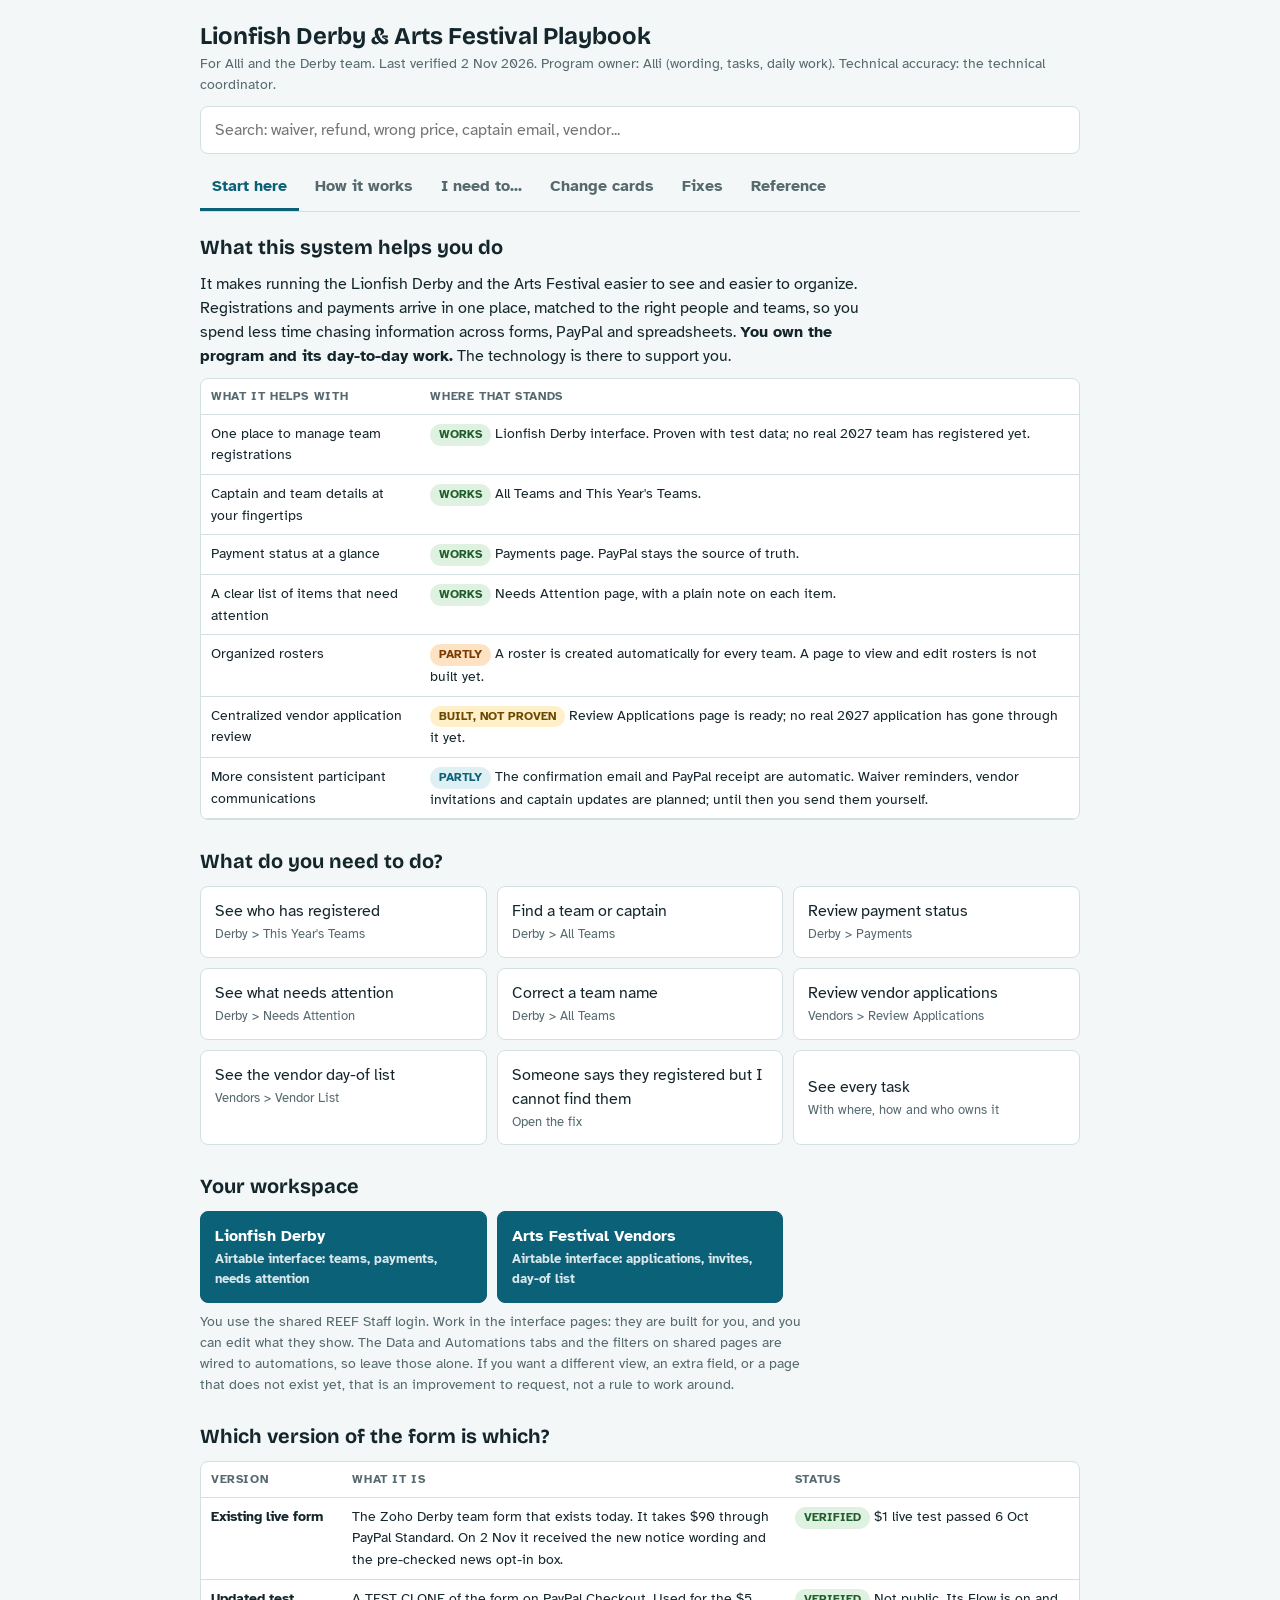
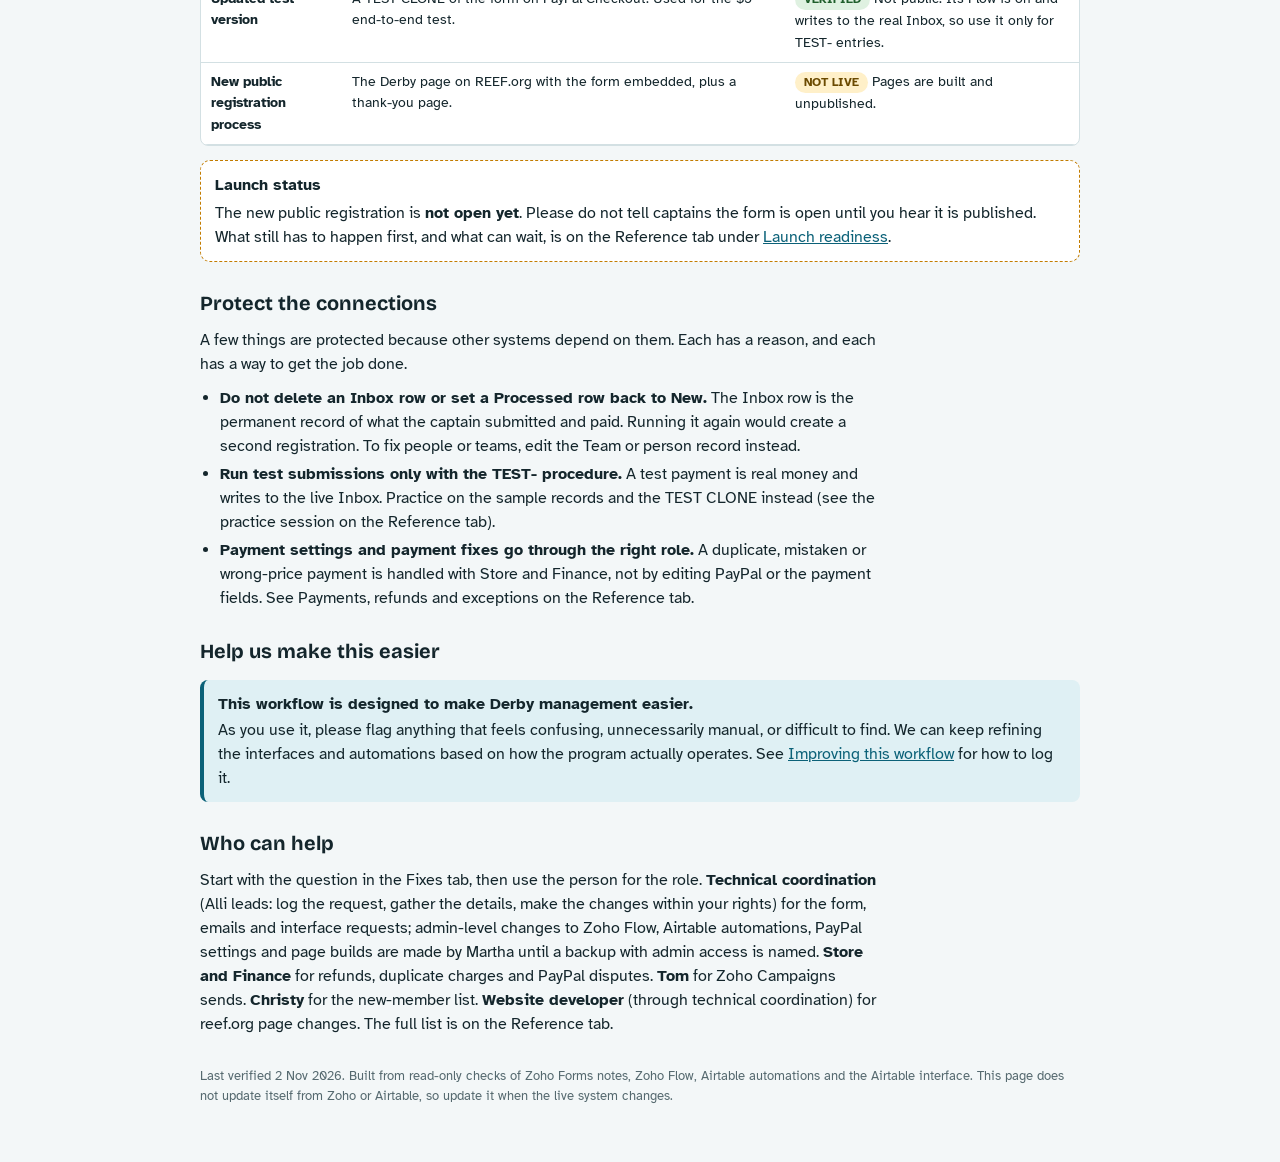
==== derby/index.html @ e63ea948 "Initial commit: CP and Derby Program Manager Playbooks (clean history) Co-Authored-By: Claude Sonnet" ====
<!doctype html><html lang="en"><head><meta charset="utf-8"><meta name="viewport" content="width=device-width,initial-scale=1">
<title>Derby Playbook</title>
<meta name="claude:viewport-fit-sides" content="cover">
<link rel="stylesheet" href="https://fonts.googleapis.com/css2?family=Atkinson+Hyperlegible:wght@400;700&family=Bricolage+Grotesque:wght@600;700&display=swap">
<style>
/* Layout: sticky header with search and six tabs; one panel at a time; every answer is a collapsible card. */
:root{
  --bg:#f3f7f8; --surface:#ffffff; --fg:#14262c; --muted:#55696f; --line:#d3e0e3;
  --accent:#0b6178; --accent-fg:#ffffff; --accent-soft:#dff0f4;
  --ok-bg:#dff1e1; --ok-fg:#1f5e2b; --warn-bg:#fff0c9; --warn-fg:#6b4a00; --bad-bg:#fbdcd2; --bad-fg:#8a2a14;
  --plan-bg:#dce9f7; --plan-fg:#1d4a7a; --chk-bg:#e9e1f2; --chk-fg:#503074; --gap-bg:#fde3c4; --gap-fg:#7a3a00;
  --font-body:'Atkinson Hyperlegible',system-ui,-apple-system,'Segoe UI',sans-serif;
  --font-head:'Bricolage Grotesque','Atkinson Hyperlegible',system-ui,sans-serif;
}
@media (prefers-color-scheme:dark){:root:not([data-theme="light"]){
  --bg:#0f1b1f; --surface:#162529; --fg:#e4eef0; --muted:#9fb3b8; --line:#2a3f45;
  --accent:#5fc3dc; --accent-fg:#06232b; --accent-soft:#1b3a43;
  --ok-bg:#1c3a22; --ok-fg:#a9e0b1; --warn-bg:#40330c; --warn-fg:#f3d98a; --bad-bg:#4a2218; --bad-fg:#f5b5a3;
  --plan-bg:#1c3350; --plan-fg:#aac9ee; --chk-bg:#33264a; --chk-fg:#cdb6ea; --gap-bg:#4a2f10; --gap-fg:#f6c995; color-scheme:dark}}
:root[data-theme="dark"]{
  --bg:#0f1b1f; --surface:#162529; --fg:#e4eef0; --muted:#9fb3b8; --line:#2a3f45;
  --accent:#5fc3dc; --accent-fg:#06232b; --accent-soft:#1b3a43;
  --ok-bg:#1c3a22; --ok-fg:#a9e0b1; --warn-bg:#40330c; --warn-fg:#f3d98a; --bad-bg:#4a2218; --bad-fg:#f5b5a3;
  --plan-bg:#1c3350; --plan-fg:#aac9ee; --chk-bg:#33264a; --chk-fg:#cdb6ea; --gap-bg:#4a2f10; --gap-fg:#f6c995; color-scheme:dark}
*{box-sizing:border-box}
body{background:var(--bg);color:var(--fg);font-family:var(--font-body);font-size:16px;line-height:1.5;
  padding-left:max(16px,env(safe-area-inset-left,0px));padding-right:max(16px,env(safe-area-inset-right,0px));padding-block:0 48px}
a{color:var(--accent)}
.wrap{max-width:880px;margin:0 auto}
header{position:sticky;top:env(safe-area-inset-top,0px);background:var(--bg);z-index:5;padding:14px 0 0;border-bottom:1px solid var(--line)}
body::before{content:"";position:fixed;inset:0 0 auto;height:env(safe-area-inset-top,0px);background:var(--bg);z-index:10}
h1{font-family:var(--font-head);font-size:1.5rem;line-height:1.2;margin:0;text-wrap:balance}
.sub{color:var(--muted);font-size:.9rem;margin:2px 0 10px}
.search{width:100%;padding:11px 14px;border:1.5px solid var(--line);border-radius:8px;background:var(--surface);color:var(--fg);font:inherit}
.search:focus,.tab:focus-visible,summary:focus-visible,.btn:focus-visible,a:focus-visible,.chip:focus-visible{outline:3px solid var(--accent);outline-offset:2px}
nav{display:flex;gap:4px;overflow-x:auto;margin-top:10px;padding-bottom:0}
.tab{border:0;background:none;color:var(--muted);font:inherit;font-weight:700;padding:10px 12px;border-bottom:3px solid transparent;cursor:pointer;white-space:nowrap}
.tab[aria-selected="true"]{color:var(--accent);border-bottom-color:var(--accent)}
main{padding-top:20px}
.panel[hidden]{display:none!important}
h2{font-family:var(--font-head);font-size:1.25rem;margin:26px 0 10px;text-wrap:balance}
h2:first-child{margin-top:0}
h3{font-family:var(--font-head);font-size:1.05rem;margin:18px 0 8px}
p{margin:0 0 10px;max-width:68ch}
.banner{background:var(--warn-bg);color:var(--warn-fg);border-radius:8px;padding:12px 14px;margin-bottom:18px}
.banner b{display:block;margin-bottom:2px}
.callout{background:var(--accent-soft);border-left:4px solid var(--accent);border-radius:8px;padding:12px 14px;margin:14px 0}
.callout b{display:block;margin-bottom:2px}
.statusnote{border:1.5px dashed #c27c00;border-radius:10px;padding:12px 14px;margin:14px 0;background:var(--surface)}
.statusnote b{display:block;margin-bottom:4px}
.grid{display:grid;grid-template-columns:repeat(auto-fill,minmax(250px,1fr));gap:10px}
.btn{display:block;text-align:left;border:1.5px solid var(--line);background:var(--surface);color:var(--fg);padding:12px 14px;border-radius:8px;font:inherit;cursor:pointer;text-decoration:none;min-width:0}
.btn:hover{border-color:var(--accent)}
.btn small{display:block;color:var(--muted);font-size:.82rem;margin-top:2px}
.btn.primary{background:var(--accent);color:var(--accent-fg);border-color:var(--accent);font-weight:700}
.flow{display:flex;gap:8px;align-items:stretch;flex-wrap:wrap;margin:6px 0 4px}
.step{flex:1 1 150px;min-width:0;border:2px solid var(--line);border-radius:10px;padding:10px 12px;background:var(--surface)}
.step b{display:block;font-size:.95rem}.step span{font-size:.84rem;color:var(--muted)}
.step em{display:block;font-style:normal;font-size:.72rem;font-weight:700;letter-spacing:.06em;text-transform:uppercase;margin-top:6px}
.step.use{border-color:#1f78b4}.step.you{border-color:#2e8b3d;background:var(--ok-bg)}.step.back{border-style:dashed}
.step.man{border-color:var(--accent)}.step.soon{border-style:dashed;border-color:#c27c00}
.arrow{align-self:center;color:var(--muted);font-weight:700}
.later{margin-top:6px;border:2px dashed #c27c00;border-radius:10px;padding:10px 12px;background:var(--surface);font-size:.9rem}
details{background:var(--surface);border:1px solid var(--line);border-radius:8px;margin-bottom:8px}
summary{cursor:pointer;padding:12px 14px;font-weight:700;list-style:none;display:flex;gap:8px;align-items:center;flex-wrap:wrap}
summary::-webkit-details-marker{display:none}
summary::before{content:"\25B8";color:var(--accent);flex:0 0 auto}
details[open]>summary::before{content:"\25BE"}
.star{color:var(--accent)}
.body{padding:0 14px 14px;border-top:1px solid var(--line)}
.row{display:grid;grid-template-columns:130px 1fr;gap:4px 12px;padding:8px 0;border-bottom:1px solid var(--line)}
.row:last-child{border-bottom:0}
.row dt{color:var(--muted);font-size:.85rem;font-weight:700;margin:0}.row dd{margin:0;min-width:0;overflow-wrap:anywhere}
@media (max-width:520px){.row{grid-template-columns:1fr}}
.pill{display:inline-block;font-size:.74rem;font-weight:700;padding:2px 9px;border-radius:99px;white-space:nowrap}
.p-ok{background:var(--ok-bg);color:var(--ok-fg)}.p-warn{background:var(--warn-bg);color:var(--warn-fg)}.p-bad{background:var(--bad-bg);color:var(--bad-fg)}
.p-plan{background:var(--plan-bg);color:var(--plan-fg)}.p-chk{background:var(--chk-bg);color:var(--chk-fg)}.p-gap{background:var(--gap-bg);color:var(--gap-fg)}
.p-man{background:var(--accent-soft);color:var(--accent)}
.filters{display:flex;gap:6px;flex-wrap:wrap;margin:0 0 12px}
.chip{border:1.5px solid var(--line);background:var(--surface);color:var(--fg);padding:6px 12px;border-radius:99px;font:inherit;font-size:.88rem;cursor:pointer}
.chip[aria-pressed="true"]{background:var(--accent);color:var(--accent-fg);border-color:var(--accent)}
.tablewrap{overflow-x:auto;border:1px solid var(--line);border-radius:8px;background:var(--surface);margin-bottom:12px}
table{border-collapse:collapse;width:100%;font-size:.9rem;min-width:520px}
th,td{text-align:left;padding:8px 10px;border-bottom:1px solid var(--line);vertical-align:top}
th{font-size:.78rem;text-transform:uppercase;letter-spacing:.05em;color:var(--muted)}
ul,ol{padding-left:20px;margin:0 0 10px}li{margin-bottom:4px;max-width:68ch}
.note{color:var(--muted);font-size:.88rem}
.empty{color:var(--muted);padding:12px 0}
.legend{display:flex;flex-wrap:wrap;gap:6px;margin:6px 0 14px}
.legend-defs{font-size:.9rem;margin:0 0 12px}.legend-defs li{margin-bottom:6px}
code,.code{font-family:ui-monospace,SFMono-Regular,Menlo,monospace;font-size:.85em;background:var(--accent-soft);padding:1px 5px;border-radius:4px}
footer{margin-top:30px;color:var(--muted);font-size:.84rem}
@media (prefers-reduced-motion:reduce){*{scroll-behavior:auto!important}}
</style></head><body>

<div class="wrap">
<header>
  <h1>Lionfish Derby &amp; Arts Festival Playbook</h1>
  <div class="sub">For Alli and the Derby team. Last verified 2 Nov 2026. Program owner: Alli (wording, tasks, daily work). Technical accuracy: the technical coordinator.</div>
  <label for="q" class="note" style="position:absolute;left:-9999px">Search the playbook</label>
  <input id="q" class="search" type="search" placeholder="Search: waiver, refund, wrong price, captain email, vendor..." autocomplete="off">
  <nav id="tabs" role="tablist" aria-label="Playbook sections"></nav>
</header>
<main>

<section class="panel" id="p-start" role="tabpanel">
  <h2>What this system helps you do</h2>
  <p>It makes running the Lionfish Derby and the Arts Festival easier to see and easier to organize. Registrations and payments arrive in one place, matched to the right people and teams, so you spend less time chasing information across forms, PayPal and spreadsheets. <b>You own the program and its day-to-day work.</b> The technology is there to support you.</p>
  <div class="tablewrap"><table><thead><tr><th>What it helps with</th><th>Where that stands</th></tr></thead><tbody>
    <tr><td>One place to manage team registrations</td><td><span class="pill p-ok">WORKS</span> Lionfish Derby interface. Proven with test data; no real 2027 team has registered yet.</td></tr>
    <tr><td>Captain and team details at your fingertips</td><td><span class="pill p-ok">WORKS</span> All Teams and This Year's Teams.</td></tr>
    <tr><td>Payment status at a glance</td><td><span class="pill p-ok">WORKS</span> Payments page. PayPal stays the source of truth.</td></tr>
    <tr><td>A clear list of items that need attention</td><td><span class="pill p-ok">WORKS</span> Needs Attention page, with a plain note on each item.</td></tr>
    <tr><td>Organized rosters</td><td><span class="pill p-gap">PARTLY</span> A roster is created automatically for every team. A page to view and edit rosters is not built yet.</td></tr>
    <tr><td>Centralized vendor application review</td><td><span class="pill p-warn">BUILT, NOT PROVEN</span> Review Applications page is ready; no real 2027 application has gone through it yet.</td></tr>
    <tr><td>More consistent participant communications</td><td><span class="pill p-man">PARTLY</span> The confirmation email and PayPal receipt are automatic. Waiver reminders, vendor invitations and captain updates are planned; until then you send them yourself.</td></tr>
  </tbody></table></div>

  <h2>What do you need to do?</h2>
  <div class="grid" id="finder"></div>

  <h2>Your workspace</h2>
  <div class="grid">
    <a class="btn primary" href="https://airtable.com/appCK2qlT3WHdhYKd/pbdPIakptsgLqXYwX/pagitrwO1JewcsGrh" target="_blank" rel="noopener">Lionfish Derby<small style="color:inherit;opacity:.85">Airtable interface: teams, payments, needs attention</small></a>
    <a class="btn primary" href="https://airtable.com/appCK2qlT3WHdhYKd/pbdcAmlLyA6AVCl4T/pagD7gfDTvGK2wSke" target="_blank" rel="noopener">Arts Festival Vendors<small style="color:inherit;opacity:.85">Airtable interface: applications, invites, day-of list</small></a>
  </div>
  <p class="note" style="margin-top:8px">You use the shared REEF Staff login. Work in the interface pages: they are built for you, and you can edit what they show. The Data and Automations tabs and the filters on shared pages are wired to automations, so leave those alone. If you want a different view, an extra field, or a page that does not exist yet, that is an improvement to request, not a rule to work around.</p>

  <h2>Which version of the form is which?</h2>
  <div class="tablewrap"><table><thead><tr><th>Version</th><th>What it is</th><th>Status</th></tr></thead><tbody>
    <tr><td><b>Existing live form</b></td><td>The Zoho Derby team form that exists today. It takes $90 through PayPal Standard. On 2 Nov it received the new notice wording and the pre-checked news opt-in box.</td><td><span class="pill p-ok">VERIFIED</span> $1 live test passed 6 Oct</td></tr>
    <tr><td><b>Updated test version</b></td><td>A TEST CLONE of the form on PayPal Checkout. Used for the $5 end-to-end test.</td><td><span class="pill p-ok">VERIFIED</span> Not public. Its Flow is on and writes to the real Inbox, so use it only for TEST- entries.</td></tr>
    <tr><td><b>New public registration process</b></td><td>The Derby page on REEF.org with the form embedded, plus a thank-you page.</td><td><span class="pill p-warn">NOT LIVE</span> Pages are built and unpublished.</td></tr>
  </tbody></table></div>
  <div class="statusnote"><b>Launch status</b>The new public registration is <b style="display:inline">not open yet</b>. Please do not tell captains the form is open until you hear it is published. What still has to happen first, and what can wait, is on the Reference tab under <a href="#ref" data-go="ref">Launch readiness</a>.</div>

  <h2>Protect the connections</h2>
  <p>A few things are protected because other systems depend on them. Each has a reason, and each has a way to get the job done.</p>
  <ul>
    <li><b>Do not delete an Inbox row or set a Processed row back to New.</b> The Inbox row is the permanent record of what the captain submitted and paid. Running it again would create a second registration. To fix people or teams, edit the Team or person record instead.</li>
    <li><b>Run test submissions only with the TEST- procedure.</b> A test payment is real money and writes to the live Inbox. Practice on the sample records and the TEST CLONE instead (see the practice session on the Reference tab).</li>
    <li><b>Payment settings and payment fixes go through the right role.</b> A duplicate, mistaken or wrong-price payment is handled with Store and Finance, not by editing PayPal or the payment fields. See Payments, refunds and exceptions on the Reference tab.</li>
  </ul>

  <h2>Help us make this easier</h2>
  <div class="callout"><b>This workflow is designed to make Derby management easier.</b>As you use it, please flag anything that feels confusing, unnecessarily manual, or difficult to find. We can keep refining the interfaces and automations based on how the program actually operates. See <a href="#ref" data-go="ref">Improving this workflow</a> for how to log it.</div>

  <h2>Who can help</h2>
  <p>Start with the question in the Fixes tab, then use the person for the role. <b>Technical coordination</b> (Alli leads: log the request, gather the details, make the changes within your rights) for the form, emails and interface requests; admin-level changes to Zoho Flow, Airtable automations, PayPal settings and page builds are made by Martha until a backup with admin access is named. <b>Store and Finance</b> for refunds, duplicate charges and PayPal disputes. <b>Tom</b> for Zoho Campaigns sends. <b>Christy</b> for the new-member list. <b>Website developer</b> (through technical coordination) for reef.org page changes. The full list is on the Reference tab.</p>
</section>

<section class="panel" id="p-how" role="tabpanel" hidden>
  <h2>How a team registration moves</h2>
  <div class="flow">
    <div class="step use"><b>1. Captain registers and pays</b><span>Zoho form on REEF.org, PayPal inside the form</span><em>People use this</em></div><div class="arrow" aria-hidden="true">&rarr;</div>
    <div class="step back"><b>2. Zoho Flow</b><span>Moves the registration to Airtable.</span><em>Behind the scenes</em></div><div class="arrow" aria-hidden="true">&rarr;</div>
    <div class="step back"><b>3. Airtable Inbox</b><span>Matches people and teams, creates records, holds anything odd</span><em>Behind the scenes</em></div><div class="arrow" aria-hidden="true">&rarr;</div>
    <div class="step you"><b>4. Lionfish Derby interface</b><span>Teams, payments, Needs Attention</span><em>You work here</em></div>
  </div>
  <h2>How an Arts Festival vendor moves</h2>
  <div class="flow">
    <div class="step use"><b>1. Applies</b><span>Free Zoho application form</span><em>Working</em></div><div class="arrow" aria-hidden="true">&rarr;</div>
    <div class="step you"><b>2. You review</b><span>Review Applications page</span><em>Working, not used for real yet</em></div><div class="arrow" aria-hidden="true">&rarr;</div>
    <div class="step man"><b>3. You accept, waitlist or decline</b><span>Set Status on the page</span><em>You, by hand</em></div><div class="arrow" aria-hidden="true">&rarr;</div>
    <div class="step soon"><b>4. Invite and $100 payment</b><span>Acceptance forms exist; the connection is not built</span><em>Coming</em></div><div class="arrow" aria-hidden="true">&rarr;</div>
    <div class="step you"><b>5. Day-of list</b><span>Vendor List page</span><em>Working</em></div>
  </div>
  <div class="later"><b>Coming later, not live:</b> Zoho CRM and Zoho Campaigns copy opted-in captains and vendors so announcements can go out from one place. A person approves and sends. Nothing sends automatically.</div>
  <h2>What happens when a team registers</h2>
  <ol><li>The captain fills in the Zoho form and pays in PayPal. The Flow runs only after a successful payment.</li><li>Zoho Flow puts one row in the Airtable Registrations Inbox.</li><li>Airtable marks it paid when the PayPal transaction ID arrives, finds or creates each person and the team, and creates the registration and roster.</li><li>Anything unusual is held in Needs Attention with a plain note. The registration may still exist.</li><li>The captain gets a confirmation email and a PayPal receipt.</li></ol>
  <div class="banner" style="background:var(--ok-bg);color:var(--ok-fg)"><b>Normal flags, not problems</b>"PRICE CHECK (registration WAS created)", "possible duplicate person" and "near-match name" can appear on a registration that worked. Read the note, confirm, then mark it reviewed.</div>
  <h2>Where messages come from</h2>
  <div class="tablewrap"><table><thead><tr><th>Message</th><th>Source</th><th>Status</th></tr></thead><tbody>
    <tr><td>Captain confirmation email</td><td>Zoho Forms, sent when the form is submitted. You can edit its wording (see Change cards).</td><td><span class="pill p-chk">NEEDS CHECK</span> Replies may reach the form admin instead of lionfish@reef.org. Until that is settled, make sure the email text names lionfish@reef.org as the contact.</td></tr>
    <tr><td>Payment receipt</td><td>PayPal</td><td><span class="pill p-ok">VERIFIED</span></td></tr>
    <tr><td>Staff alert on a new registration</td><td>Zoho Forms email to lionfish@reef.org. Switched on 2 Nov.</td><td><span class="pill p-warn">BUILT, NOT PROVEN</span> Not yet tested with a submission.</td></tr>
    <tr><td>Waiver links and reminders</td><td>Planned: Smartwaiver with Zoho Flow</td><td><span class="pill p-plan">PLANNED</span> Interim approach on the Reference tab.</td></tr>
    <tr><td>Vendor invitations, reminders, declines</td><td>Planned. Sender lionfish@reef.org.</td><td><span class="pill p-plan">PLANNED</span> You can email vendors yourself in the meantime.</td></tr>
    <tr><td>Captain announcements and marketing emails</td><td>Zoho Campaigns, sent by a person. Never automatic.</td><td><span class="pill p-plan">PLANNED</span> Captain segment is empty and sync is off.</td></tr>
  </tbody></table></div>
  <h2>Systems in plain words</h2>
  <div class="tablewrap"><table><thead><tr><th>System</th><th>What it does</th><th>Do you open it?</th></tr></thead><tbody>
    <tr><td>Zoho Form</td><td>Where a captain registers and pays.</td><td>For wording changes (see Change cards)</td></tr>
    <tr><td>PayPal</td><td>Takes payment, keeps records, sends receipts.</td><td>Weekly checks, once your view access is confirmed</td></tr>
    <tr><td>Zoho Flow</td><td>Carries the registration into Airtable.</td><td>No. Technical coordination looks after it.</td></tr>
    <tr><td>Airtable Inbox and sorting</td><td>Never guesses, merges or drops. Holds odd cases for a person.</td><td>Through Needs Attention</td></tr>
    <tr><td>Lionfish Derby interface</td><td>Your daily workspace.</td><td>Daily</td></tr>
    <tr><td>Zoho CRM and Campaigns</td><td>Planned copies for approved announcements.</td><td>Not live</td></tr>
  </tbody></table></div>
  <p class="note">Technical detail, test history and automation status are under Behind the scenes on the Reference tab.</p>
</section>

<section class="panel" id="p-tasks" role="tabpanel" hidden>
  <h2>I need to...</h2>
  <p class="note">A star marks the everyday tasks. Labels reflect how risky a change is for connected systems, and will be confirmed with you in the practice session.</p>
  <ul class="legend-defs">
    <li><span class="pill p-ok">Manage directly</span> It is your call. Do it, then check the result.</li>
    <li><span class="pill p-warn">Coordinate before changing</span> Other systems read this, so send technical coordination a short heads-up (what, why, when) first. This is not an approval step for routine work.</li>
    <li><span class="pill p-bad">Technical support</span> Needs access or skills you should not have to learn (Flows, automations, PayPal settings, reef.org pages).</li>
    <li><span class="pill p-gap">Handoff gap</span> You cannot do this yet because a page, permission or process has not been provided. That is a gap for us to close, not a rule for you to follow.</li>
  </ul>
  <div class="filters" id="tfilters" role="group" aria-label="Filter tasks"></div>
  <div id="tasklist"></div>
</section>

<section class="panel" id="p-changes" role="tabpanel" hidden>
  <h2>How to make changes</h2>
  <div class="callout"><b>You can change the wording of the form and its emails.</b>Each card says what is safe to change, what could affect connected systems, how to check your work, and when to bring in technical coordination. The steps come from the live screens and the Derby notes. They are labelled BUILT, NOT PROVEN until you have run them once on the TEST CLONE; after that they become VERIFIED. Where a step cannot be done yet, the card names exactly what is missing.</div>
  <div id="changelist"></div>
</section>

<section class="panel" id="p-fixes" role="tabpanel" hidden>
  <h2>Common questions and fixes</h2>
  <p>Most of these you can handle yourself. Each card shows what happened, what to check first, what you can do, how to confirm it is fixed, and who can help when it is not.</p>
  <div class="callout"><b>Before you ask technical coordination for help with a Flow, an Airtable automation, PayPal or the form connection, collect:</b>
    <ul style="margin:6px 0 0">
      <li>The team or organization name and the registrant's email address.</li>
      <li>The date and time (with time zone) of the payment or submission.</li>
      <li>The PayPal transaction ID, if there was a payment.</li>
      <li>The Inbox Submission ID or Zoho entry, if you can see one.</li>
      <li>A screenshot of what you see, and a line on what you expected.</li>
      <li>Whether more than one team or vendor is affected.</li>
    </ul></div>
  <div id="fixlist"></div>
</section>

<section class="panel" id="p-ref" role="tabpanel" hidden>
  <h2>Where each piece stands</h2>
  <div class="legend"><span class="pill p-ok">VERIFIED</span><span class="pill p-man">MANUAL FOR NOW</span><span class="pill p-warn">BUILT, NOT PROVEN</span><span class="pill p-plan">PLANNED</span><span class="pill p-bad">NOT BUILT</span><span class="pill p-gap">HANDOFF GAP</span><span class="pill p-chk">NEEDS CHECK</span></div>
  <p class="note">VERIFIED means checked live on the date shown. MANUAL FOR NOW means a person does it by hand until it is built. A page existing does not mean the whole process works.</p>
  <h3>Team registration</h3>
  <div class="tablewrap"><table><thead><tr><th>Stage</th><th>Status</th><th>What it means</th><th>What you do today</th></tr></thead><tbody id="rowsTeam"></tbody></table></div>
  <h3>Arts Festival vendors</h3>
  <div class="tablewrap"><table><thead><tr><th>Stage</th><th>Status</th><th>What it means</th><th>What you do today</th></tr></thead><tbody id="rowsVendor"></tbody></table></div>
  <h3>Waivers and captain communications</h3>
  <div class="tablewrap"><table><thead><tr><th>Piece</th><th>Status</th><th>What it means</th><th>What you do today</th></tr></thead><tbody id="rowsComms"></tbody></table></div>

  <h2>Launch readiness</h2>
  <p>These are not all equal. Payment, registration capture and critical notifications are tested before the public sees the form. Everything else can start manually or follow later.</p>
  <div id="launchlist"></div>

  <h2>Waivers and captain communications: before the Captains Meeting</h2>
  <div id="commslist"></div>

  <h2>Payments, refunds and exceptions</h2>
  <p>REEF does not issue refunds. That is the approved policy for team cancellations, and it is preserved here. Other payment situations are different from a cancellation and are handled one at a time, with the right role. You decide exceptions and payment cases. Store and Finance process any refund, and you do not change payment settings or PayPal yourself.</p>
  <div class="tablewrap"><table><thead><tr><th>Situation</th><th>What you do</th><th>Who decides or acts</th><th>Policy status</th></tr></thead><tbody id="payrows"></tbody></table></div>

  <h2>Key dates</h2>
  <div class="tablewrap"><table><tbody>
    <tr><td>1 Mar 2027</td><td>Vendor applications close</td></tr><tr><td>15 Mar 2027</td><td>Vendor review date. Invitations and payments follow this.</td></tr>
    <tr><td>20 Mar 2027</td><td>Price changes from $90 (Early Bird, through 19 Mar) to $120 (Regular). See the price change card.</td></tr>
    <tr><td>22 Apr 2027</td><td>Derby starts</td></tr><tr><td>25 Apr 2027</td><td>Arts Festival day. 50 booths.</td></tr>
    <tr><td>Thu 22 Apr 2027</td><td>Captains Meeting. Waiver reminders count back from it (first waiver link on 18 Mar if the defaults hold).</td></tr>
  </tbody></table></div>

  <h2>Who owns what</h2>
  <div class="tablewrap"><table><thead><tr><th>Area</th><th>Label</th></tr></thead><tbody>
    <tr><td>Daily program management, registration review, vendor application review, vendor decisions</td><td><span class="pill p-ok">Manage directly</span></td></tr>
    <tr><td>Team names, captain and roster details, routine participant follow-up</td><td><span class="pill p-ok">Manage directly</span> Captain contact and roster edits are <span class="pill p-gap">Handoff gap</span> until their pages exist</td></tr>
    <tr><td>Event communications and wording: emails to captains and vendors, confirmation email text, form instructions, registration instructions</td><td><span class="pill p-ok">Manage directly</span></td></tr>
    <tr><td>Program website content on REEF.org (the words around the form)</td><td><span class="pill p-ok">Manage directly</span> once your editing access is confirmed</td></tr>
    <tr><td>Adding, removing, renaming or retyping form questions and choices; the price change; senders and recipients</td><td><span class="pill p-warn">Coordinate before changing</span></td></tr>
    <tr><td>Merging duplicate people</td><td><span class="pill p-warn">Coordinate before changing</span></td></tr>
    <tr><td>Exceptions, duplicate, mistaken and wrong-price charges (the decision)</td><td><span class="pill p-ok">Manage directly</span> Store and Finance process any refund; disputes go to Finance</td></tr>
    <tr><td>Flows, Airtable automations, intake script, PayPal settings, access and permissions, reef.org embed code, Zoho CRM and Campaigns setup</td><td><span class="pill p-bad">Technical support</span></td></tr>
  </tbody></table></div>

  <h2>Who can help</h2>
  <div class="tablewrap"><table><thead><tr><th>For</th><th>Role (today)</th></tr></thead><tbody>
    <tr><td>Daily questions, captain and vendor follow-up, wording, tasks</td><td>Program manager (Alli)</td></tr>
    <tr><td>Flows, Airtable automations, form connections, PayPal settings, access</td><td>Technical coordination: Alli leads and tracks every request. Admin-level changes are made by Martha today. Alli names a backup with admin access.</td></tr>
    <tr><td>Refunds, duplicate or mistaken charges, PayPal disputes and reports</td><td>Store staff and Finance</td></tr>
    <tr><td>Zoho Campaigns and CRM sends; the shared contact sync (tell Tom before any change to it)</td><td>Tom</td></tr>
    <tr><td>New-member list for people who opt in</td><td>Christy (member database team)</td></tr>
    <tr><td>REEF.org page edits beyond text, embed code</td><td>Website developer, through technical coordination (heavily backlogged, so plan ahead)</td></tr>
    <tr><td>Vendor help</td><td>Beth Rosenow, only after Alli approves her interface access. Nothing is sent to Beth until then.</td></tr>
  </tbody></table></div>

  <h2>Practice session: do real tasks</h2>
  <div id="traininglist"></div>

  <h2 id="improve">Improving this workflow</h2>
  <div class="callout"><b>This workflow is designed to make Derby management easier.</b>As you use it, please flag anything that feels confusing, unnecessarily manual, or difficult to find. We can continue refining the interfaces and automations based on how the program actually operates.</div>
  <p>When something comes up, name what kind of thing it is. That tells us who picks it up.</p>
  <div class="tablewrap"><table><thead><tr><th>Kind</th><th>Example</th><th>What happens</th></tr></thead><tbody>
    <tr><td><b>Routine change</b></td><td>New wording in an email; a team name typo</td><td>You make it yourself. Use the card.</td></tr>
    <tr><td><b>Interface improvement</b></td><td>A page that is missing, a field you cannot edit, a filter that hides what you need</td><td>Add it to the improvement list.</td></tr>
    <tr><td><b>Potential automation</b></td><td>A reminder you keep sending by hand</td><td>Add it to the improvement list. Nothing automated starts without explicit approval.</td></tr>
    <tr><td><b>Technical problem</b></td><td>A payment with no record; a form that will not load</td><td>Use the Fixes tab, collect the details, and contact technical coordination.</td></tr>
    <tr><td><b>Policy decision</b></td><td>Changing the no-refund policy itself, or a case with no precedent</td><td>Raise it with the Executive Director. Individual exceptions are yours to decide. Do not improvise a policy.</td></tr>
  </tbody></table></div>
  <p>Track these in the Derby team's existing Asana project. There is no separate feedback tool. Each item needs one line: what you were trying to do, what got in the way, and which kind it is.</p>

  <h2>This guide</h2>
  <p>This page is the single, current staff reference for the Derby and Arts Festival workflow. Older drafts, including the 2 Nov Word draft, are superseded; please do not work from them. When the live system changes (a form, Flow, automation, interface or permission), edit this page, change only the lines affected, and update the "Last verified" date. Every 90 days the owner re-clicks the links and re-checks the status labels.</p>

  <h2>All links</h2>
  <ul id="links"></ul>

  <h2>Known limitations</h2>
  <ul><li>No real 2027 registration has gone through the live system yet.</li><li>Rosters have no page for viewing or editing yet. Captain contact corrections have no Derby page yet.</li><li>The staff alert to lionfish@reef.org is built but untested. The Zoho Flow failure notice goes to the flow owner only.</li><li>Waiver tracking, vendor acceptance and payment, and all vendor emails are not built.</li><li>Abandoned-checkout capture is not connected, so teams who start paying and quit are not recorded.</li><li>Airtable pages cannot lock individual fields. Edit only what the page shows, and leave payment fields alone unless a card tells you to change them.</li></ul>

  <h2>Behind the scenes</h2>
  <p class="note">You do not need this to do your job. It is here for technical coordination and for anyone who wants the detail.</p>
  <div id="techlist"></div>
</section>

<footer>Last verified 2 Nov 2026. Built from read-only checks of Zoho Forms notes, Zoho Flow, Airtable automations and the Airtable interface. This page does not update itself from Zoho or Airtable, so update it when the live system changes.</footer>
</main>
</div>

<script>
var DI='https://airtable.com/appCK2qlT3WHdhYKd/pbdPIakptsgLqXYwX/', VI='https://airtable.com/appCK2qlT3WHdhYKd/pbdcAmlLyA6AVCl4T/';
var FORM='https://forms.zoho.com/reeforg1/form/2027LionfishDerbyTeamRegistration1/builder';
var PERM={ok:['Manage directly','p-ok'],warn:['Coordinate before changing','p-warn'],bad:['Technical support','p-bad']};
var STAT={ok:['VERIFIED','p-ok'],man:['MANUAL FOR NOW','p-man'],built:['BUILT, NOT PROVEN','p-warn'],plan:['PLANNED','p-plan'],none:['NOT BUILT','p-bad'],chk:['NEEDS CHECK','p-chk'],gap:['HANDOFF GAP','p-gap']};

var TASKS=[
 {t:"See who has registered",s:1,w:["Derby > This Year's Teams",DI+'pagitrwO1JewcsGrh'],h:"Set the Derby year dropdown to 2027. Columns show the team, division, hunters, roster count, price tier, payment, amount and date.",p:'ok',st:'ok',n:"Real 2027 data: none yet. A kept TEST sample may show."},
 {t:"Find a team or captain",s:1,w:["Derby > All Teams",DI+'pagimnl6QgRnmFUss'],h:"Use the page search, or This Year's Teams. Searching by captain name or email is not confirmed yet; if it does not work, search by team name and note it on the improvement list.",p:'ok',st:'chk'},
 {t:"Review payment status",s:1,w:["Derby > Payments",DI+'pagrDGzVdOiOfAKXh'],h:"Filter by Payment and Price tier. Values: Paid, Pending, Refunded, Unknown (historic). PayPal is the source of truth. This page shows payment fields you could edit; look, do not change them (see Payments, refunds and exceptions).",p:'ok',st:'ok'},
 {t:"See what needs attention",s:1,w:["Derby > Needs Attention",DI+'page5Pb4bA2fhVE2V'],h:"Shows Derby submissions in Needs Review or Error, newest first. Read the Processing Notes and follow them. You can add your own note. Leave the submitted fields as they are: they are the record of what the captain sent.",p:'ok',st:'ok',g:"Several submitted fields on this page can be edited. A read-only version would make it safe to work in with no care needed. Add it to the improvement list."},
 {t:"Correct a team name",s:1,w:["Derby > All Teams",DI+'pagimnl6QgRnmFUss'],h:"Open the team to see Team Detail. Edit Team Name (also Division, Home City, Home State, Notes). Follow the Change card.",p:'ok',st:'built',n:"The page is set up for editing. Do the first edit on the sample record to prove it."},
 {t:"Correct a captain's email or phone",w:null,h:"No Derby page exists for this yet. Today: confirm the right details with the captain, then send the improvement-list request with the details (see the Change card). Do not edit the Inbox row. It will not fix the person.",p:'ok',st:'gap',g:"Missing: an 'Edit a Captain' page in the Lionfish Derby interface. A person page with editable Name, Email and Phone already exists in the check-in admin interface, but it only lists flagged people and is not linked from Derby. The new search-and-edit page was approved on 3 Nov and is not built yet. Until then an admin makes the edit; this is temporary."},
 {t:"Update a roster: add or replace a team member",w:null,h:"Teams may change their members (approved policy). The roster is created automatically, but no page shows or edits it yet. Today: record the change (team, who is out, who is in with email) and send the improvement-list request.",p:'ok',st:'gap',g:"Approved 3 Nov, not built yet: a Rosters and Waivers page on the Derby Roster table (view, edit status, add a row linked to an existing person). Roster fields are currently read-only lookups. This page also unlocks waiver tracking."},
 {t:"Review possible duplicate people",w:["Derby > Needs Attention",DI+'page5Pb4bA2fhVE2V'],h:"A 'possible duplicate person' note appears on Needs Attention. Read it, decide whether it is the same person, and write your conclusion in Processing Notes. Merging two person records is a data change: send technical coordination both names, both emails and your reason.",p:'warn',st:'chk',n:"Whether Derby duplicate flags also show on the shared duplicate review page in the check-in admin interface is not confirmed."},
 {t:"Review vendor applications",s:1,w:["Vendors > Review Applications",VI+'pagD7gfDTvGK2wSke'],h:"Pending applications, oldest first. Set Status and confirm Fee Basis (tick Fee Basis Confirmed). A nonprofit is proposed as Waived: Nonprofit; check the verification link.",p:'ok',st:'built',n:"No real 2027 application has been processed yet."},
 {t:"Accept, waitlist or decline a vendor",w:["Vendors > Review Applications",VI+'pagD7gfDTvGK2wSke'],h:"Set Status, Waitlisted and Booth Assignment on the page. Capacity is 50 booths. These changes send nothing by themselves: tell the vendor yourself (see the next task).",p:'ok',st:'man',n:"Your decision. No email goes out automatically."},
 {t:"Invite a vendor and collect the $100",w:["Vendors > Invite Queue",VI+'pagwmfKJGp3o3kqIF'],h:"The pages exist and two Acceptance forms exist. The connection that records a vendor's payment is not built. Nothing is due before the 15 Mar review, so there is time. Approved design (3 Nov): two permanent links (fee-paying and fee-waived) and matching by business name plus contact email.",p:'bad',st:'none',g:"The Acceptance flows still have to be built and tested to the approved design. Required before 15 Mar 2027."},
 {t:"Email a vendor or captain (one person)",w:null,h:"Send it from lionfish@reef.org. Reply to questions, confirm what you decided, give the next step. No approval needed for routine follow-up.",p:'ok',st:'ok'},
 {t:"See the vendor day-of list",s:1,w:["Vendors > Vendor List",VI+'pagIDXv0lAQ8UOTCA'],h:"Approved vendors with booth, workers and contact.",p:'ok',st:'ok'},
 {t:"Check whether waivers are complete",w:null,h:"No page exists. The waiver field on each roster row is not shown anywhere yet. See Waivers and captain communications on the Reference tab for the recommended interim.",p:'ok',st:'gap',g:"Missing: the Rosters and Waivers page (approved, not built)."},
 {t:"Send an announcement to all captains",w:null,h:"Zoho Campaigns (Tom) is the long-term route. The captain segment has 0 members and the sync is off. Approved interim (3 Nov): event-logistics updates to registered captains go from lionfish@reef.org to their registration emails. Marketing and fundraising stay in Campaigns.",p:'ok',st:'plan',n:"Approved until the Campaigns sync is on."},
 {t:"Change the confirmation email wording",w:["Zoho Forms: Derby form",FORM],h:"Words only. Follow the Change card. Practice on the TEST CLONE first.",p:'ok',st:'built',g:"Your Zoho edit rights on the Derby form are not recorded. Forms were shared with program leads on 10 Oct at an unrecorded level. Confirm once."},
 {t:"Update form instructions and help text",w:["Zoho Forms: Derby form",FORM],h:"Text, help text and notices only. Follow the Change card.",p:'ok',st:'built'},
 {t:"Add, remove, rename or retype a form question or choice",w:["Zoho Forms: Derby form",FORM],h:"Other systems read the question names and choices, so a change here needs the Flow and Airtable checked. Send technical coordination the change you want and the date.",p:'warn',st:'ok'},
 {t:"Change the price on 20 March",w:["Zoho Forms: Derby form",FORM],h:"Scheduled change with a second-person check. Follow the Change card. Existing Asana task 1219088172933163.",p:'warn',st:'chk',g:"Alli owns the change and its check (decided 3 Nov). Still missing: exact clicks written after the PayPal Checkout switch, and confirmed Zoho rights."},
 {t:"Edit the words on the REEF.org Derby page",w:null,h:"Program website content is yours. Edit the text around the form. The embedded form block (the iframe) is code: leave it alone, or ask technical coordination.",p:'ok',st:'chk',g:"Your REEF.org editing access has not been confirmed. The pages are unpublished."},
 {t:"Handle a team cancellation",w:null,h:"Policy: no refunds. The team may change its members. See Fixes: A team needs to cancel.",p:'ok',st:'ok'},
 {t:"Handle an exception, duplicate, mistaken or wrong-price payment",w:null,h:"Different from a cancellation. You decide. Record the facts, tell the captain, and send Store and Finance the details to process any refund. See Payments, refunds and exceptions.",p:'ok',st:'ok',n:"You decide exceptions and payment cases. Store and Finance process any refund."},
 {t:"Investigate a missing registration",w:["Derby > Needs Attention",DI+'page5Pb4bA2fhVE2V'],h:"Needs Attention, then PayPal, then Zoho entries. See Fixes: I cannot find them.",p:'ok',st:'ok'},
 {t:"Tell whether an automation failed",w:null,h:"Compare the last week of PayPal payments with the registrations. Any mismatch goes to technical coordination with the details listed on the Fixes tab.",p:'bad',st:'chk',g:"Your PayPal view access is not confirmed, and the Derby Flow has no failure alert of its own."},
 {t:"Log an improvement idea",w:null,h:"Add one line to the Derby team's Asana project: what you were trying to do, what got in the way, and the kind (routine change, interface improvement, automation, technical problem, policy decision).",p:'ok',st:'ok'}
];

var FIXES=[
 ["Someone says they registered, but I cannot find them","The registration is often there under a different spelling, or held for review, or still processing.","Open This Year's Teams and search team name and email spellings. Then Needs Attention, the PayPal report, and Zoho entries if you have access.","Look, and tell the captain you are checking. Wait 10 minutes after a payment before worrying.","You find the record, the held row, or the PayPal payment.","A payment is in PayPal but there is no Zoho entry or Airtable row after 10 minutes. Collect the details above and contact technical coordination: it may be a Flow failure."],
 ["A captain entered the wrong email address","The confirmation email went to the wrong place, and a later registration could create a second person.","The person's record. Check whether the confirmation went to the wrong address.","Confirm the right address with the captain by phone. Do not edit the Inbox row. Send the correction request from the Change card.","Search the corrected email and find one person only.","Until the Edit a Captain page exists, technical coordination applies the edit. If the old address belongs to a real person who received a receipt, tell Finance."],
 ["Someone paid but the registration does not show payment","Paid detection depends on the PayPal transaction ID arriving. The row may be held.","Payments page (Pending or Paid), PayPal, and Needs Attention for a held row.","Look and compare. Do not change Payment Status or Amount Paid by hand unless a decision says you may.","Payment shows Paid and the amount matches PayPal.","The transaction ID is missing on more than one row, or PayPal shows money with no Airtable row. Technical coordination, with the details above."],
 ["A team needs to cancel","This is a cancellation, which has an approved answer.","The registration date and what the captain is asking for.","Reply with the policy: REEF does not issue refunds, and the team may change its members. Do not delete records. Offer the roster change if it fits.","The registration stays as history and you have noted the request.","The captain asks for an exception: see the next card."],
 ["A captain asks for an exception to the no-refund policy","The policy covers a cancellation. An exception is a program decision, and it is yours.","What exactly they are asking for, and why. Whether it is really a duplicate, mistaken or wrong-price charge instead.","Listen and record who asked and why. You decide the exception. If you approve a refund, Store and Finance process it; do not touch PayPal yourself.","You have recorded your decision and replied to the captain.","You approved a refund (send Store and Finance the facts), or the case looks like a duplicate, mistaken or wrong-price charge (use those cards)."],
 ["A duplicate payment (the same team paid twice)","A real duplicate is not the same as a cancellation. The no-refund policy was written for cancellations.","Needs Attention notes ('Duplicate Submission ID', 'already has a 2027 registration'), and how many PayPal payments exist for the team.","Confirm there is one registration and two payments. Do not change PayPal. Tell the captain it is being reviewed.","One registration for the team, and a message to Store and Finance with both transaction IDs.","Once you have decided, send Store and Finance both transaction IDs to process any refund. Do not change PayPal yourself."],
 ["A mistaken charge or a payment dispute","A charge the captain did not intend, or a PayPal or bank dispute opened by the captain.","The PayPal transaction, the registration, and any dispute notice.","For a mistaken charge, decide and send Store and Finance the details. For a PayPal or bank dispute, do not reply in PayPal: forward the notice to Store and Finance the same day.","Finance confirms they have it.","Store and Finance process the outcome. Add technical coordination if the charge looks like a form or Flow fault."],
 ["A payment was made at the wrong price","Most often the price switch on 20 Mar was late or early, or the form shows the old amount.","Payments page and the PRICE CHECK note on Needs Attention. Open the public form to see the amount it shows now.","Do not edit Amount Paid or Tier in Airtable to make it match: PayPal is the truth. Record the team, amount paid and amount expected, decide whether the difference is collected or honored, and tell the captain.","The record shows the amount PayPal charged, and the case is with Store and Finance.","Send Store and Finance your decision to process. If the form itself shows the wrong price, correct it or get it corrected right away so more teams are not affected."],
 ["A confirmation email was not received","It is usually the spam folder or a typo in the address.","The email on the registration record, the captain's spam folder, and that payment shows Paid.","Tell the captain the registration is confirmed once the record shows Paid. If the email is wrong, use the captain-contact steps. Do not promise a resend.","The captain finds it, or the record shows the right address.","Several captains report the same problem. Technical coordination, with a screenshot of the form's email settings if you can open them."],
 ["A registration appears twice","One payer with two teams legitimately submits twice. One team with two payments is a duplicate payment.","Needs Attention notes and how many PayPal payments exist.","If it is two real teams, you are done. If it is one team with two payments, follow the duplicate payment card.","One registration per team.","Two registrations that are not the same team, or you cannot tell. Technical coordination, with both team names."],
 ["A submitted form is not showing in Airtable","Runs usually take seconds. A form entry with no Airtable row means the connection failed.","Wait a few minutes. Then Needs Attention, PayPal, and Zoho entries.","Look only. Do not resubmit; that could charge the captain twice.","The row appears and reaches Processed.","A Zoho entry exists with no Airtable row. Technical coordination with the entry details."],
 ["An automated notification seems to have stopped","The staff alert or the confirmation email may be failing quietly.","Compare PayPal payments with registrations for the last week.","Check the lionfish@reef.org inbox and spam. Do not run test submissions without the TEST- procedure.","The counts match and the alert arrives.","Any mismatch, or the alert never arrives. Technical coordination."],
 ["The registration form is not working","Possibly a page, embed or payment fault.","Open the REEF.org page in a private window, open the public form link, and see whether the PayPal button loads.","Do not edit the form. Screenshot it with the time and page address.","The form loads and the PayPal button shows.","Straight away: technical coordination. A message for captains while the form is down is not yet decided."],
 ["A vendor says they applied but I cannot find them","The application may be held, under a different business name, or not submitted.","Review Applications (search the name), then Vendor Needs Attention, then the vendor's email for the thank-you page.","Ask them for the business name and email they used. Look only.","You find the application, or the vendor resubmits.","A Zoho entry exists with no Airtable row. Technical coordination, with the details above."],
 ["A vendor wants to pay or asks how","The payment connection is not built yet, and nothing is due before the 15 Mar review.","Their Status on Review Applications. Is Fee Basis confirmed?","Tell them applications are reviewed after 1 Mar and invitations with the payment link follow. Do not send a payment link yet.","The vendor knows the timeline.","They need to pay before the Acceptance flows exist. Do not take payment another way: log it on the improvement list and ask Store and Finance."],
 ["A hunter or captain asks about the waiver","Waiver handling is planned but not live.","Whether a Captains Meeting date has been set.","Tell them each participant signs their own waiver before the Captains Meeting and that details will follow. Do not promise a link date.","They know it is coming.","The interim process has not been approved yet. See the waiver section on the Reference tab."]
];

var CHANGES=[
 {t:"Change the registration confirmation email",
  goal:"Update what a captain reads after registering, such as a clearer next step or your contact details.",
  where:[["Zoho Forms: Derby form",FORM]],
  where2:"Then Settings (under the form name), Email &amp; Notifications, Email, tab New Record.",
  steps:["Open the Derby team form in Zoho Forms. Use the live form for a real change. Use the one with TEST CLONE in its name to practice.","Point at the form and click Settings under its name.","Under Email &amp; Notifications, click Email. Stay on the New Record tab.","Find the email to the captain (subject: We received your 2027 Florida Keys Lionfish Derby team registration). Click the pencil icon. Do not click the trash can or the on/off switch.","Change the subject or the words in the message. Leave anything that looks like ${zf:...} exactly as it is: those fill in the captain's name and team.","Leave From, To and Reply-To alone. Click Save. Cancel throws your changes away."],
  safe:"The words of the subject and message: instructions, thanks, your contact details, what happens next, the Captains Meeting plan.",
  affects:"The change is live for the very next registration. The other email on this page is the staff alert to lionfish@reef.org and is not part of this change. If the email mentions the cancellation policy or refunds, keep the approved wording: no refunds, teams may change members.",
  verify:"Reopen the template and confirm your words saved. On the TEST CLONE that is the whole check, because nothing is sent. On the live form, read the confirmation that goes with the next real registration. A test send needs the TEST- procedure and a real $5 charge, so do not submit the form just to look.",
  coord:"Changing From, To or Reply-To, adding an attachment, adding a new email, or anything that would send before payment. Replies to captains may reach the form admin instead of lionfish@: until that is fixed, put lionfish@reef.org in the email text.",
  status:'built',missing:"Menu path comes from the Derby notes and matches the verified Conservation Partner form. Not yet run on the Derby form. Your Zoho edit rights on this form are unconfirmed (a handoff gap to close once)."},
 {t:"Update form instructions and help text",
  goal:"Make the form clearer: instructions, help text under a question, the notice blocks.",
  where:[["Zoho Forms: Derby form builder",FORM]],
  where2:"Then Builder (left bar).",
  steps:["Open the form and click Builder in the left bar. Use the TEST CLONE to practice.","Click the text you want to change: a question title, the small help text under a question, or an instruction block. Type the new words.","Click Preview at the top right to see how it looks. Do not submit the preview.","On the Conservation Partner form the Builder has no Save button, so treat every edit as live. Confirm whether the Derby form behaves the same when you practice."],
  safe:"Instruction text, help text, descriptions, section headings, the wording of explanations such as 'Early Bird $90 through 19 March'.",
  affects:"Other systems read the question names and the choices. Do not add, delete, move or change the type of a question. Do not change the choices in a list (the Division choices must stay exactly Reef Defenders and Apex Predators). Do not touch the PayPal payment field or the pre-checked news opt-in box and its notice, which is REEF's standard wording. If new wording would change what a question means, coordinate first.",
  verify:"Open the public form in a private window and read the new wording. Confirm the form still loads and the PayPal button still appears. Log what you changed on the improvement list.",
  coord:"You want a new question, a changed choice, a different required field, or different opt-in or privacy wording. Send technical coordination the change and the date; they check the Flow and Airtable and test it.",
  status:'built',missing:"Written from the verified Conservation Partner steps. Not yet run on the Derby form. Your Zoho edit rights are unconfirmed."},
 {t:"Change the registration price on 20 March 2027",
  goal:"Switch from Early Bird ($90, through 19 March 2027) to Regular ($120, from 20 March 2027) on time, then confirm it worked.",
  where:[["Zoho Forms: Derby form builder",FORM]],
  where2:"The amount is set in the PayPal payment field's Payment Amount setting (currently a fixed 90.00). Asana task: 'Derby 2027: change registration price from $90 Early Bird to $120 Regular' (1219088172933163, due 2027-03-20).",
  steps:["Before 20 March: in the TEST CLONE, find the PayPal field and its Payment Amount setting. Write the exact clicks below this card. The live form moves to PayPal Checkout at cutover, so the screen has to be captured after that.","Technical coordination does a one-time pre-check before March: the Flow's pricing-tier rule and Airtable's price check switch to Regular on 20 March (the Asana task asks for this).","On the morning of 20 March (Eastern), change only the Payment Amount from 90.00 to 120.00. Update every sentence that quotes the price: the form text, the confirmation email, the REEF.org page.","Alli opens the public form and confirms it shows $120 and the button amount matches. Asking a colleague to look as well is a good habit, not a requirement.","On 22 to 26 March, check Needs Attention for 'Amount paid $90 but Regular is $120' flags."],
  safe:"The Payment Amount value and the sentences that quote the price.",
  affects:"The amount drives what PayPal charges and how Airtable assigns the price tier. Do not touch the PayPal credentials, currency or the field type. Each new Derby year, the prices and dates also live in the Flow and the intake script, so that needs coordination.",
  verify:"The public form shows $120. Airtable assigns Regular to the next real payment. No new price-check flags appear.",
  coord:"If you are not sure which setting to edit, if the amount does not show as expected, or if any payment arrives at the wrong price. See the wrong-price card on the Fixes tab.",
  status:'gap',missing:"Alli owns the change and its check (decided 3 Nov). Still missing: exact clicks after the Checkout switch, confirmed Zoho edit rights, and the one-time technical pre-check. The existing Asana task is still assigned to Martha with no project or steps. Recommended setup (not created): owner Alli, due 2027-03-20, subtasks for the practice run, the change, the check, and the flag check."},
 {t:"Correct a team name or a roster",
  goal:"Fix a typo in a team name, or update who is on the team.",
  where:[["Derby > All Teams",DI+'pagimnl6QgRnmFUss']],
  where2:"Team name: open the team to see Team Detail. Roster: there is no page yet.",
  steps:["Team name: open Derby > All Teams and click the team.","On Team Detail, click Team Name, type the corrected name, and click away.","Open Derby > This Year's Teams, open that team's 2027 registration, and check the Registration label. If it still holds the old spelling, correct it there as well.","Roster changes: for now write down the team, who is out, and who is in with their email, and add it to the improvement list (the roster page below is not built).","Do not edit the Inbox row. It is the record of what was submitted."],
  safe:"Team name, division, home city, home state, notes on the team.",
  affects:"A team record is shared across years, so a rename shows in past results too. Fix typos freely. If the team really changed its name, put the old name in Notes so history stays findable. Teams are matched to returning captains by name plus roster, so a rename can affect matching next year.",
  verify:"Reopen the record and search the new spelling in All Teams. One team shows. The old spelling finds nothing.",
  coord:"Merging two team records, or moving a registration from one team to another.",
  status:'gap',missing:"Team name: BUILT, NOT PROVEN. The page is set up for editing; do the first edit on the sample record to prove it. Roster: HANDOFF GAP. Approved 3 Nov, not built yet: a Rosters and Waivers page on the Derby Roster table (view, edit, add a member linked to an existing person), plus a rule for adding someone who is not yet in the system. The roster fields are read-only today. Approved policy: teams may change their members."},
 {t:"Correct a captain's contact information",
  goal:"Fix a captain's email address or phone number so messages reach them, without touching the original registration.",
  where:[["Derby > This Year's Teams",DI+'pagitrwO1JewcsGrh']],
  where2:"There is no Derby page for editing a person yet.",
  steps:["Confirm the correct email or phone with the captain by phone or the best contact you already have.","Search the corrected email in This Year's Teams and All Teams. If a person already exists with it, say so in your request.","Add an improvement-list request with: team name, old email, new email or phone, how you confirmed it, and whether the captain has asked for a resend of the confirmation.","After the edit, search the corrected email and confirm one person only.","Do not edit the Inbox row or re-run anything."],
  safe:"Nothing yet on a Derby page. The check-in admin interface has a person page with editable Name, Email and Phone, but it lists only flagged people.",
  affects:"A wrong email can create a second person on the captain's next registration. Once the CRM sync is on, the corrected email must reach the CRM as well.",
  verify:"Search the corrected email and confirm one person only, with the team linked.",
  coord:"Always, until the page exists. This is temporary.",
  status:'gap',missing:"Approved 3 Nov, not built yet: an 'Edit a Captain or Team Member' page in the Lionfish Derby interface showing Name, Email and Phone only, with a search by team or email. A matching pattern already exists on the Conservation Partner interface (Edit a Partner Record). After it exists, the steps become: search, open, edit, confirm."}
];

var STATUSTEAM=[
 ["Public form and cutover",'built',"The existing live form has the new opt-in wording (2 Nov) but is still on PayPal Standard. Moving it to PayPal Checkout needs a PayPal account administrator to enter the credentials. The REEF.org page and thank-you page are built and unpublished.","Do not announce the form. Publish order at launch: thank-you page first, then the registration page."],
 ["Payment processing",'built',"$1 live test passed 6 Oct on the live form. $5 end-to-end test passed on the TEST CLONE (Checkout). A real $90 payment has not gone through.","Review the Payments page weekly against the PayPal report."],
 ["Airtable integration",'ok',"Zoho Flow is on. Airtable automations are deployed, with recent runs succeeding and no failed runs found 2 Nov. Only two live runs so far, both $1 tests.","Check Needs Attention each working day once registration opens."],
 ["Team and roster creation",'ok',"Verified in tests: person, team, registration and roster are created. Rosters have no page for viewing or editing.","Teams: use Team Detail. Rosters: improvement-list request (handoff gap)."],
 ["Confirmation emails",'chk',"The captain email exists and PayPal sends its own receipt. Reply handling is unconfirmed.","Name lionfish@reef.org in the email text."],
 ["Staff notifications",'built',"Email to lionfish@reef.org switched on 2 Nov, never tested. The shared Flow failure notice goes to the flow owner.","Check lionfish@reef.org daily."],
 ["Price verification",'ok',"Airtable flags a mismatch between amount paid and price tier. The $5 test trips this flag on purpose.","Read the PRICE CHECK note, confirm against PayPal."],
 ["Exception handling",'man',"Needs Attention gives plain notes. Duplicate, mistaken, wrong-price and disputed payments have no automated path, and some rules are open.","Use the Fixes tab and route payment cases to Store and Finance."]
];
var STATUSVENDOR=[
 ["Application form",'ok',"Live test 10 Oct created the records. Nonprofit path untested. The live form still has the old opt-out wording; new wording comes at go-live.","Applications arrive in Review Applications."],
 ["Application review",'built',"Review Applications page exists with editable Status, Fee Basis and Booth fields. No real 2027 application yet. Four 2027 prospects are listed.","Review, set Status, confirm Fee Basis."],
 ["Acceptance and rejection",'man',"You set Status, Waitlisted and Booth Assignment. Nothing sends automatically.","Decide, then email the vendor yourself from lionfish@reef.org (approved)."],
 ["Vendor invitations",'plan',"Placeholder email text only. Approved design: two static payment links, with notices sent by a person (Campaigns).","Individual emails from lionfish@reef.org (approved), no payment link yet."],
 ["Payment collection ($100)",'none',"Two Acceptance forms exist (paid and fee-waived). No Flows connect them to Airtable. Design approved 3 Nov (two permanent links, matched by business name plus contact email). A test version adds an optional donation. Needed before 15 Mar 2027.","Nothing due before the 15 Mar review. Do not send a payment link."],
 ["Payment tracking",'built',"Payments and Reminders page exists. Paid At and Amount Paid are editable by hand, so do not edit them unless a decision tells you to.","Look; the flow will fill these once built."],
 ["Vendor communications",'plan',"Only placeholder text. Sender will be lionfish@reef.org. Opt-in handling for vendor emails is awaiting a one-line confirmation.","Individual replies yourself."],
 ["Day-of vendor list",'ok',"Vendor List page shows approved vendors with booth and contact. No waivers or festival-day page yet.","Use it for planning; add improvement requests."]
];
var STATUSCOMMS=[
 ["Waiver tracking (Smartwaiver)",'plan',"Design only. Each participant would sign their own waiver, Airtable would track status, reminders would run from the Captains Meeting date. The Waiver Inbox table exists and is empty.","See the waiver section below."],
 ["Waiver reminders",'plan',"Captains Meeting is Thursday 22 April 2027. The planned schedule counts back from it. Not set up. Nothing sends today.","Alli's interim, described below."],
 ["Captain campaigns (Zoho Campaigns)",'plan',"The 'Derby 2027 Captains' segment exists with 0 members. The Derby captain sync is off. Nothing has been sent.","Email captains from lionfish@reef.org (approved interim) until the Campaigns sync is on."],
 ["Zoho CRM sync",'plan',"One Campaigns sync is shared by every audience. Tell Tom before any change to it.","Not yours to change."],
 ["Abandoned-checkout capture",'built',"Airtable side deployed; the Zoho webhook is not connected, so the table is empty.","Not required for launch."]
];
var PAYROWS=[
 ["Team cancellation","Reply with the policy: no refunds, teams may change members. Do not delete records.","Program manager","<span class=\"pill p-ok\">APPROVED</span> no refunds"],
 ["Request for an exception","Record who asked and why, decide, and reply. Do not touch PayPal.","Program manager decides; Store and Finance process any refund","<span class=\"pill p-ok\">DECIDED 3 Nov</span> Alli approves exceptions"],
 ["Duplicate payment","Confirm one registration and two payments, decide what to do, and tell the captain.","Program manager decides; Store and Finance process any refund","<span class=\"pill p-ok\">DECIDED 3 Nov</span> Alli decides. For reference, Conservation Partners treat a true duplicate as a refund by default."],
 ["Mistaken charge","Record the facts, decide, and tell the captain. Send Store and Finance the details to process.","Program manager decides; Store and Finance process","<span class=\"pill p-ok\">DECIDED 3 Nov</span> Alli decides"],
 ["Payment dispute","Do not reply in PayPal. Forward the notice to Store and Finance the same day.","Store and Finance","Handled by Finance"],
 ["Incorrect registration price","Do not edit Amount Paid or Tier. Record the team, amount paid and expected, and decide. If the form shows the wrong price, fix it or tell whoever has admin access right away.","Program manager decides; Store and Finance process; technical coordination fixes the form","<span class=\"pill p-ok\">DECIDED 3 Nov</span> Alli decides whether the difference is collected or honored"]
];

var LAUNCH=[
 {t:"Required before public launch",items:[
   "Switch the live form's payment gateway to PayPal Checkout. A PayPal account administrator enters the credentials.",
   "Run one TEST- registration on the final live path (the approved Derby cutover step) and confirm: Inbox row Processed; team, registration and roster appear in the interface; PayPal receipt; confirmation email; staff alert at lionfish@reef.org. Store staff refund the test charge afterward.",
   "Make sure the confirmation email text names lionfish@reef.org as the contact, so the Reply-To question does not block launch.",
   "Confirm who receives the Zoho 'Flow failed' notice, and that someone watches it.",
   "Publish the thank-you page, then the registration page, and check both in a private window. Publishing needs an explicit yes."]},
 {t:"Required before staff handoff",items:[
   "Alli opens every link from her own login and completes the practice session.",
   "Alli's Zoho edit rights on the Derby form confirmed, and PayPal view access (or a weekly report from Finance) for the weekly check.",
   "Technical coordinator named (Alli). Alli names a backup with admin access.",
   "A safe way to correct a captain's email or phone (the Edit a Captain page, approved, or an agreed interim with a turnaround).",
   "A way to view and edit rosters (the Rosters and Waivers page, approved) before the first roster change request.",
   "Alli decides exceptions and payment cases; Store and Finance process any refund.",
   "A practice run for the 20 March price change (Alli owns it and its check).",
   "A Help link inside the Airtable interface that opens this page."]},
 {t:"Can operate manually during the initial rollout",items:[
   "Waiver tracking and reminders: by hand until Smartwaiver is connected (Alli sets the interim).",
   "Captain announcements: Alli's emails from lionfish@reef.org until the Campaigns sync is on (approved).",
   "Vendor acceptance, invitations and declines: Alli's individual emails (approved). Payment collection must be ready by the 15 Mar review.",
   "The 20 March price change: manual by design, with the second-person check.",
   "Slack alerts and abandoned-checkout capture: not needed to launch."]},
 {t:"Future improvements",items:[
   "Automatic captain and vendor sync to Zoho CRM and Campaigns segments.",
   "Smartwaiver sync and scheduled waiver reminders, with the check-in gate at the Captains Meeting.",
   "Teams Overview, Check-in and Waivers pages; a returning-captains view.",
   "A failure alert on the Derby Flow, and Slack alerts as an extra.",
   "Read-only submitted fields on the Needs Attention page, and tighter edit rights on payment fields."]}
];

var COMMS=[
 {t:"What to get done before the Captains Meeting",body:[
   ["Set the date","The Captains Meeting is Thursday 22 April 2027. It is not yet entered on the 2027 event record, and the waiver reminder schedule counts back from it, so entering it is the first step. It needs an admin until an Annual Events page exists."],
   ["Collect waivers","<b>Planned:</b> each hunter signs their own waiver in Smartwaiver (the plan includes the connection options). <b>Now:</b> nothing is automated and no manual process is approved. <b>Alli owns the waiver process and sets the interim.</b> Recommended: once the Rosters and Waivers page exists, update each hunter's waiver status by hand from Smartwaiver's list, and email reminders yourself from lionfish@reef.org."],
   ["Track completion","Today there is no page that shows waiver status. The Rosters and Waivers page fixes that. The agreed design blocks check-in until a team's waivers are complete, with a tablet or QR code on the day so a willing hunter is never turned away."],
   ["Send reminders","<b>Planned:</b> reminders at 35, 21, 14, 7 and 3 days before the Captains Meeting, with a staff list at 7 and 2 days. Alli confirms or changes the timing. On the defaults, the dates are 18 Mar (first link), 1 Apr, 8 Apr, 15 Apr and 19 Apr (final notice), with the staff call list on 20 Apr. <b>Now:</b> none are sent. Do not tell anyone reminders are automatic."],
   ["Communicate with captains","One-to-one: manage directly, from lionfish@reef.org. Announcements: Zoho Campaigns through Tom is the long-term route, but the captain segment is empty and the sync is off. <b>Approved interim (3 Nov):</b> event-logistics updates go from lionfish@reef.org to the registered captains. Marketing and fundraising stay in Campaigns."],
   ["Manage team changes","Team name: Team Detail. Captain contact and roster: improvement-list request until those pages exist."],
   ["Check outstanding items","Before the meeting, review each team: payment Paid, roster complete and marked Final, waivers complete, captain contact valid, division confirmed, no open flags. Payments and Needs Attention work today. Roster and waiver checks are a handoff gap."]]}
];

var TRAIN=[
 {t:"Practice session: about an hour, with Alli doing the work",body:[
   ["How it runs","Alli operates and the builder watches. Use the kept sample records and the TEST CLONE only. No live payments for training. Anything Alli completes successfully becomes a verified card; anything she cannot do becomes a gap with an owner."],
   ["1. Find a registered team","Open This Year's Teams and find the sample team. <b>Ready now</b> if the kept TEST sample is present."],
   ["2. Review payment status","Read the sample's payment status on Payments and explain what PayPal confirms. <b>Ready now.</b>"],
   ["3. Find an item needing attention","Open Needs Attention and explain one note. <b>Needs prep:</b> a held sample row (or a screenshot walk-through)."],
   ["4. Correct a team detail","Fix a team name on the sample, check it, and put it back. <b>Ready now.</b> This also proves editing rights."],
   ["5. Review a vendor application","Open Review Applications and set Status and Fee Basis on a TEST- application. <b>Needs prep:</b> one free TEST- application submitted with approval, then deleted."],
   ["6. Update routine wording","Edit the confirmation email and a help text line on the TEST CLONE, reopen and check, then undo. <b>Needs prep:</b> confirmed Zoho rights. No submission."],
   ["7. Spot a technical problem","Work the 'form entry with no Airtable row' scenario and fill in the details checklist. <b>Ready now.</b>"],
   ["8. Name an incomplete workflow","Explain the interim for waivers or vendor payment. <b>Ready now.</b>"],
   ["Not ready: captain contact and roster changes","Practice the request steps only, until their pages exist."],
   ["Close","Ask what Alli still cannot do alone. Sort each answer as a routine change, interface improvement, automation, technical problem or policy decision, and give each an owner."]]}
];

var TECH=[
 {t:"Automation and test status log",body:[
   ["Live form","Zoho Forms 'Derby team form'. $90. New notice text and pre-checked 'Yes, keep me posted' opt-in box (Reference Label 'News Opt-In (Yes, keep me posted)') added 2 Nov; the old opt-out box is hidden. PayPal Standard until the Checkout switch."],
   ["Zoho Flow","Live and ON. Steps: buildDerbyMembers, buildDerbyAnswersOptin (15 inputs including newsOptin), Airtable Create record into the Registrations Inbox. The original buildDerbyAnswers step is removed but the function is kept for rollback."],
   ["Airtable automations","'process new submission' and 'mark paid and release to intake' deployed. The deployed script matches the v3 draft with the captain-only opt-in logic. Recent runs succeeded; no failed runs found 2 Nov."],
   ["Tests","$1 live test 6 Oct. $5 end-to-end test passed on the TEST CLONE (Checkout). The $5 amount trips the price check on purpose. TEST CLONE Flow shows ON and writes to the real Inbox, so only TEST- entries."],
   ["Embed pages","REEF.org Derby registration page (node 19362) and thank-you page (node 19363) unpublished. The iframe sandbox attribute was empty and blocked the form; replaced 2 Nov with the working allow-list. In Drupal, edit the iframe in Source mode, not the WYSIWYG view."],
   ["Alerts","Staff alert: Zoho Forms email to lionfish@reef.org, sent from martha@reef.org because Zoho only allows Zoho users as senders. Organization-level 'Flow execution failed' notice goes to the flow owner. The Derby Flow has no failure branch."],
   ["Reply-To","Set to lionfish@reef.org on 2 Nov, but when the sender is notifications@zohoforms.com Zoho sends replies to the form admin."]]},
 {t:"Vendor technical notes",body:[
   ["Intake","The vendor application intake works. The Acceptance branch exists in the intake script, and a v4 script (vendor opt-in and name-plus-email matching) is drafted."],
   ["Approved payment design (3 Nov)","Two static links (fee-paying and fee-waived). The script matches by business name and the primary contact's email against approved 2027 vendors not yet paid. No match, several matches, or a mismatch goes to Needs Review and changes nothing."],
   ["Test clones","Three TEST CLONE vendor forms and a clone Flow (OFF) exist. The payment clone adds an optional donation to the $100 fee."],
   ["Campaigns","Sync is shared by all audiences. 'Derby 2027 Captains (segment)' has 0 members; the Derby captain sync Flow is OFF."]]},
 {t:"Deeper documentation (technical coordination)",body:[
   ["Where","Dropbox, Cowork OS, Org Scaling, HR, and Management, Event Registration Flows: Derby cutover runbook, vendor cutover runbook, registration SOP v1.1, waiver tracking addendum, architecture reference. No Derby training videos exist yet."]]}
];

var LINKS=[['Lionfish Derby interface',DI],["This Year's Teams",DI+'pagitrwO1JewcsGrh'],['Needs Attention',DI+'page5Pb4bA2fhVE2V'],['Payments',DI+'pagrDGzVdOiOfAKXh'],['All Teams',DI+'pagimnl6QgRnmFUss'],['Results and History',DI+'page7nkeLyF3lxire'],['Derby Dashboard',DI+'pagH5EcOVCg2kLhnn'],['Arts Festival Vendors interface',VI],['Review Applications',VI+'pagD7gfDTvGK2wSke'],['Invite Queue',VI+'pagwmfKJGp3o3kqIF'],['Payments and Reminders',VI+'pagv9mJxILnclh5i0'],['Vendor List',VI+'pagIDXv0lAQ8UOTCA'],['Vendor Needs Attention',VI+'pagkSyuujBq6ctAQm'],['Derby form builder (sign-in required; your edit rights are to confirm)',FORM],['Vendor thank-you page (published)','https://www.reef.org/thank-you-derby-arts-vendor-2027'],['Asana task: 20 March price change','https://app.asana.com/1/1147518192453984/task/1219088172933163']];
var TABS=[['start','Start here'],['how','How it works'],['tasks','I need to...'],['changes','Change cards'],['fixes','Fixes'],['ref','Reference']];

function esc(s){return String(s).replace(/&/g,'&amp;').replace(/</g,'&lt;').replace(/>/g,'&gt;')}
function pill(m,k){return '<span class="pill '+m[k][1]+'">'+m[k][0]+'</span>'}
function row(a,b){return '<div class="row"><dt>'+a+'</dt><dd>'+b+'</dd></div>'}
function card(title,inner,badges,extra){return '<details class="item" data-text="'+esc((title+' '+inner.replace(/<[^>]+>/g,' ')).toLowerCase())+'"><summary>'+(extra||'')+'<span>'+esc(title)+'</span>'+(badges||'')+'</summary><dl class="body" style="margin:0">'+inner+'</dl></details>'}
var $=function(i){return document.getElementById(i)};
function link(w){return '<a href="'+w[1]+'" target="_blank" rel="noopener">'+esc(w[0])+'</a>'}

function renderTasks(filter){
  var out='';
  TASKS.forEach(function(k){
    if(filter==='star'&&!k.s)return;
    if(filter==='gap'&&!k.g)return;
    if(filter&&filter!=='star'&&filter!=='all'&&filter!=='gap'&&k.p!==filter)return;
    var inner=row('Where',k.w?link(k.w):'No direct page')+row('How',esc(k.h))+row('Ownership',pill(PERM,k.p))+row('Status',pill(STAT,k.st)+(k.n?' <span class="note">'+esc(k.n)+'</span>':''))+(k.g?row('Handoff gap',pill(STAT,'gap')+' '+esc(k.g)):'');
    out+=card(k.t,inner,pill(PERM,k.p)+(k.g?' '+pill(STAT,'gap'):''),k.s?'<span class="star" title="Everyday task" aria-label="Everyday task">&#9733;</span>':'');
  });
  $('tasklist').innerHTML=out||'<div class="empty">No tasks match this filter.</div>';
}
function rowsTable(arr){return arr.map(function(s){return '<tr><td>'+esc(s[0])+'</td><td>'+pill(STAT,s[1])+'</td><td>'+esc(s[2])+'</td><td>'+esc(s[3])+'</td></tr>'}).join('')}
function sectionCards(arr,withList){return arr.map(function(c){
  var inner=(c.items?'<ul style="margin:8px 0 0">'+c.items.map(function(x){return '<li>'+esc(x)+'</li>'}).join('')+'</ul>':'')+(c.body?c.body.map(function(b){return row(b[0],b[1])}).join(''):'');
  return card(c.t,inner,'')}).join('')}
function init(){
  $('tabs').innerHTML=TABS.map(function(t){return '<button class="tab" role="tab" data-tab="'+t[0]+'" aria-selected="false">'+t[1]+'</button>'}).join('');
  $('finder').innerHTML=TASKS.filter(function(k){return k.s}).map(function(k){return '<a class="btn" href="'+k.w[1]+'" target="_blank" rel="noopener">'+esc(k.t)+'<small>'+esc(k.w[0])+'</small></a>'}).join('')
    +'<button class="btn" data-go="fixes">Someone says they registered but I cannot find them<small>Open the fix</small></button><button class="btn" data-go="tasks">See every task<small>With where, how and who owns it</small></button>';
  $('tfilters').innerHTML=[['all','All'],['star','Everyday'],['ok','Manage directly'],['warn','Coordinate before changing'],['bad','Technical support'],['gap','Handoff gaps']].map(function(f,i){return '<button class="chip" data-f="'+f[0]+'" aria-pressed="'+(i===0)+'">'+f[1]+'</button>'}).join('');
  renderTasks('all');
  $('changelist').innerHTML=CHANGES.map(function(c){
    var inner=row('Goal',esc(c.goal))+row('Where',c.where.map(link).join(', ')+' <span class="note">'+c.where2+'</span>')
      +row('Steps','<ol style="margin:0;padding-left:20px">'+c.steps.map(function(x){return '<li>'+x.replace(/&amp;/g,'&').replace(/&/g,'&amp;')+'</li>'}).join('')+'</ol>')
      +row('Safe to change',esc(c.safe))+row('Could affect',esc(c.affects))+row('Check it worked',esc(c.verify))+row('Coordinate when',esc(c.coord))
      +row('Status',pill(STAT,c.status)+' <span class="note">'+esc(c.missing)+'</span>');
    return card(c.t,inner,pill(STAT,c.status))}).join('');
  $('fixlist').innerHTML=FIXES.map(function(f){return card(f[0],row('What happened',esc(f[1]))+row('Check first',esc(f[2]))+row('You can',esc(f[3]))+row('Confirm fixed',esc(f[4]))+row('Get help when',esc(f[5])))}).join('');
  $('rowsTeam').innerHTML=rowsTable(STATUSTEAM);
  $('rowsVendor').innerHTML=rowsTable(STATUSVENDOR);
  $('rowsComms').innerHTML=rowsTable(STATUSCOMMS);
  $('payrows').innerHTML=PAYROWS.map(function(r){return '<tr><td>'+esc(r[0])+'</td><td>'+esc(r[1])+'</td><td>'+esc(r[2])+'</td><td>'+r[3]+'</td></tr>'}).join('');
  $('launchlist').innerHTML=sectionCards(LAUNCH);
  $('commslist').innerHTML=sectionCards(COMMS);
  $('traininglist').innerHTML=sectionCards(TRAIN);
  $('techlist').innerHTML=sectionCards(TECH);
  $('links').innerHTML=LINKS.map(function(l){return '<li><a href="'+l[1]+'" target="_blank" rel="noopener">'+esc(l[0])+'</a></li>'}).join('');
}
function show(id){
  if(!document.getElementById('p-'+id))id='start';
  TABS.forEach(function(t){var p=$('p-'+t[0]);p.hidden=(t[0]!==id)});
  Array.prototype.forEach.call(document.querySelectorAll('.tab'),function(b){b.setAttribute('aria-selected',String(b.getAttribute('data-tab')===id))});
  var r=$('results'); if(r)r.remove();
  window.scrollTo(0,0);
}
function go(id){try{location.hash=id}catch(e){} show(id)}
document.addEventListener('click',function(e){
  var t=e.target.closest('[data-tab]'); if(t){$('q').value='';go(t.getAttribute('data-tab'));return}
  var g=e.target.closest('[data-go]'); if(g){e.preventDefault();go(g.getAttribute('data-go'));return}
  var f=e.target.closest('[data-f]'); if(f){Array.prototype.forEach.call(document.querySelectorAll('.chip'),function(c){c.setAttribute('aria-pressed',String(c===f))});renderTasks(f.getAttribute('data-f'))}
});
$('q').addEventListener('input',function(){
  var v=this.value.trim().toLowerCase(), old=$('results'); if(old)old.remove();
  if(!v){show((location.hash||'#start').slice(1));return}
  TABS.forEach(function(t){$('p-'+t[0]).hidden=true});
  var hits=Array.prototype.filter.call(document.querySelectorAll('.item'),function(n){return n.getAttribute('data-text').indexOf(v)>-1});
  var s=document.createElement('section');s.id='results';
  s.innerHTML='<h2>'+hits.length+' result'+(hits.length===1?'':'s')+' for "'+esc(this.value.trim())+'"</h2>';
  if(!hits.length){s.innerHTML+='<div class="empty">Nothing found. Try a shorter word, or add it to the improvement list.</div>'}
  hits.forEach(function(n){var c=n.cloneNode(true);c.open=true;s.appendChild(c)});
  document.querySelector('main').prepend(s);
});
init();
show((location.hash||'#start').slice(1));
window.addEventListener('hashchange',function(){if(!$('q').value)show((location.hash||'#start').slice(1))});
</script>

</body></html>
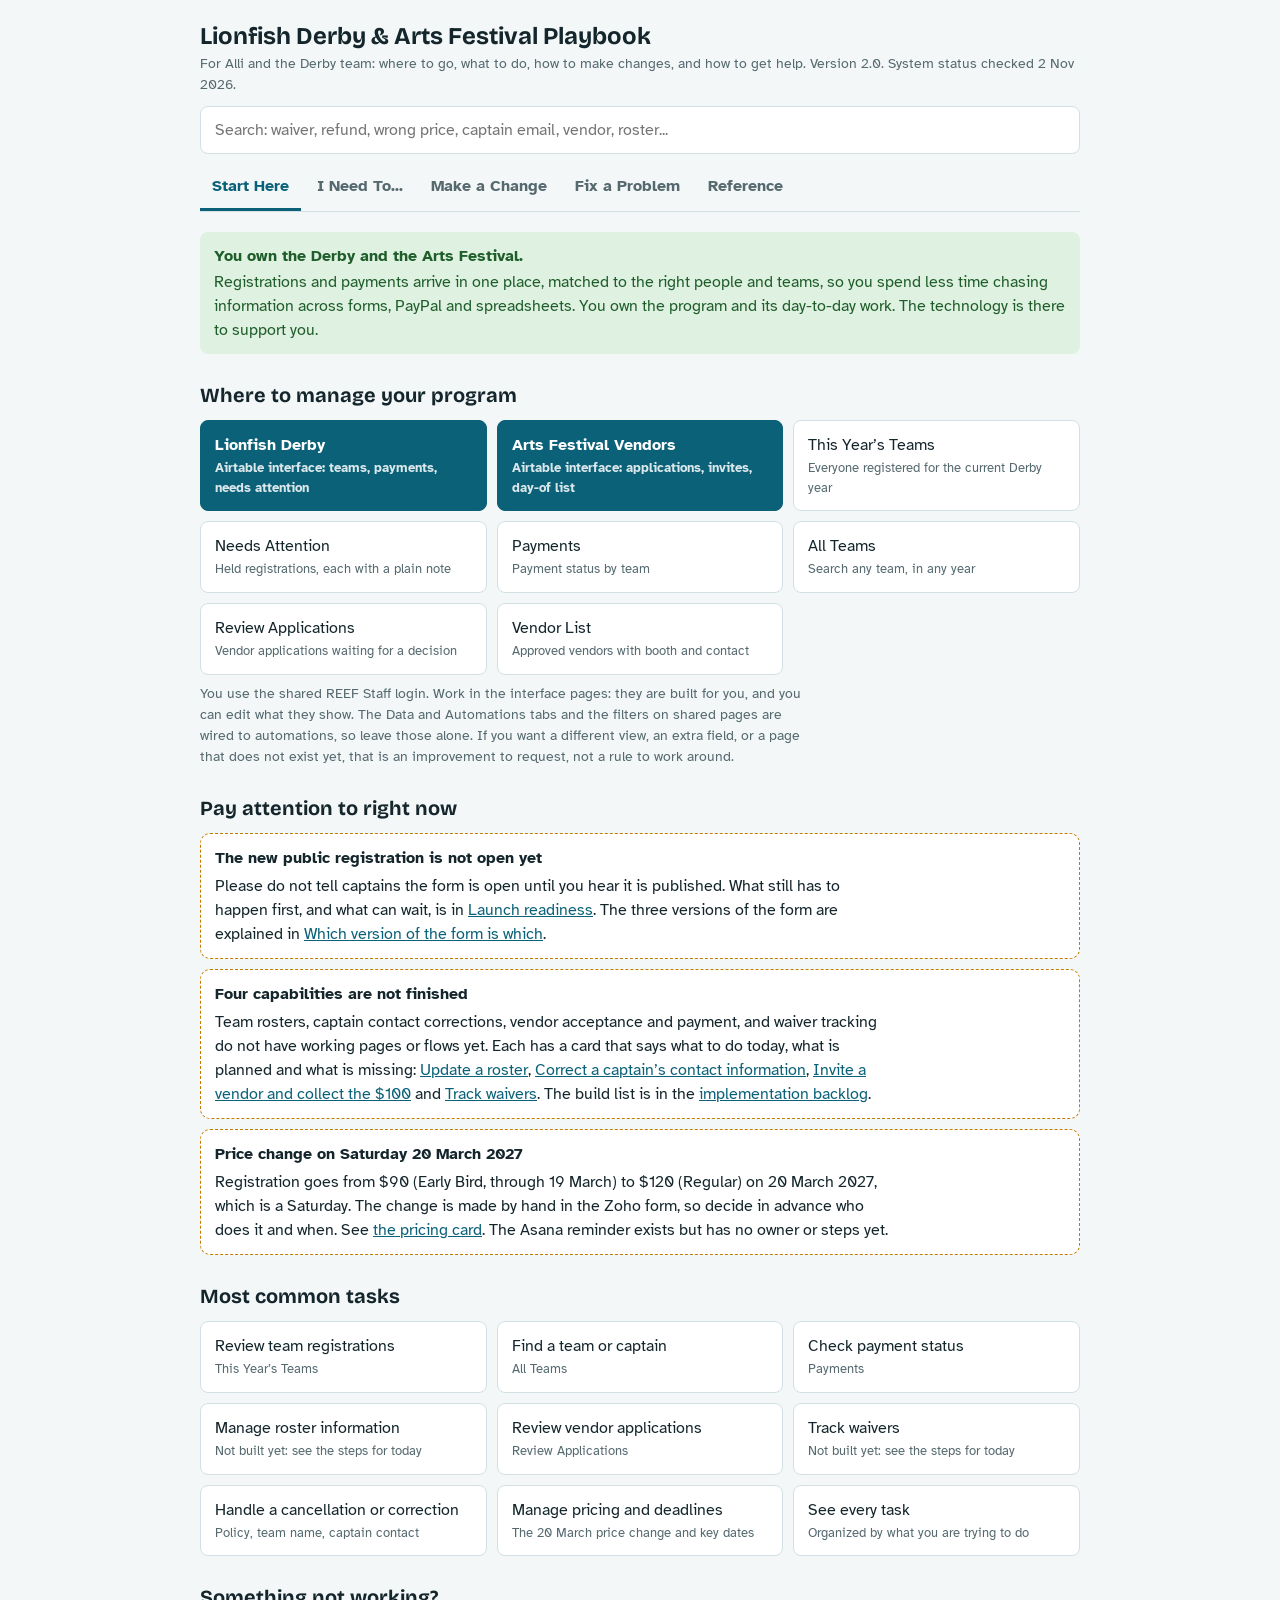
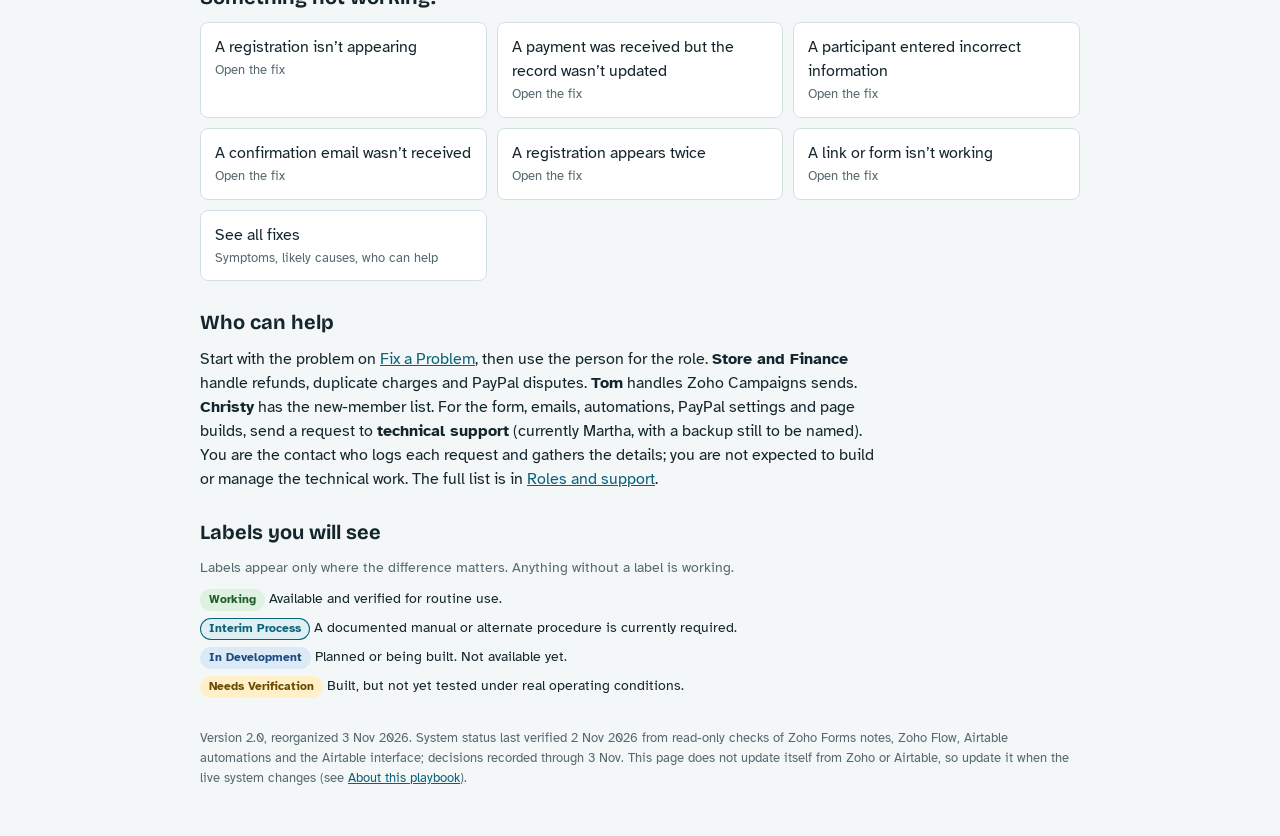
==== commit aa394749: "Playbook UX sprint: shared five-tab engine, status vocabulary, restructured CP and Derby content, st" ====
--- a/derby/index.html
+++ b/derby/index.html
@@ -2,605 +2,20 @@
 <title>Derby Playbook</title>
 <meta name="claude:viewport-fit-sides" content="cover">
 <link rel="stylesheet" href="https://fonts.googleapis.com/css2?family=Atkinson+Hyperlegible:wght@400;700&family=Bricolage+Grotesque:wght@600;700&display=swap">
-<style>
-/* Layout: sticky header with search and six tabs; one panel at a time; every answer is a collapsible card. */
-:root{
-  --bg:#f3f7f8; --surface:#ffffff; --fg:#14262c; --muted:#55696f; --line:#d3e0e3;
-  --accent:#0b6178; --accent-fg:#ffffff; --accent-soft:#dff0f4;
-  --ok-bg:#dff1e1; --ok-fg:#1f5e2b; --warn-bg:#fff0c9; --warn-fg:#6b4a00; --bad-bg:#fbdcd2; --bad-fg:#8a2a14;
-  --plan-bg:#dce9f7; --plan-fg:#1d4a7a; --chk-bg:#e9e1f2; --chk-fg:#503074; --gap-bg:#fde3c4; --gap-fg:#7a3a00;
-  --font-body:'Atkinson Hyperlegible',system-ui,-apple-system,'Segoe UI',sans-serif;
-  --font-head:'Bricolage Grotesque','Atkinson Hyperlegible',system-ui,sans-serif;
-}
-@media (prefers-color-scheme:dark){:root:not([data-theme="light"]){
-  --bg:#0f1b1f; --surface:#162529; --fg:#e4eef0; --muted:#9fb3b8; --line:#2a3f45;
-  --accent:#5fc3dc; --accent-fg:#06232b; --accent-soft:#1b3a43;
-  --ok-bg:#1c3a22; --ok-fg:#a9e0b1; --warn-bg:#40330c; --warn-fg:#f3d98a; --bad-bg:#4a2218; --bad-fg:#f5b5a3;
-  --plan-bg:#1c3350; --plan-fg:#aac9ee; --chk-bg:#33264a; --chk-fg:#cdb6ea; --gap-bg:#4a2f10; --gap-fg:#f6c995; color-scheme:dark}}
-:root[data-theme="dark"]{
-  --bg:#0f1b1f; --surface:#162529; --fg:#e4eef0; --muted:#9fb3b8; --line:#2a3f45;
-  --accent:#5fc3dc; --accent-fg:#06232b; --accent-soft:#1b3a43;
-  --ok-bg:#1c3a22; --ok-fg:#a9e0b1; --warn-bg:#40330c; --warn-fg:#f3d98a; --bad-bg:#4a2218; --bad-fg:#f5b5a3;
-  --plan-bg:#1c3350; --plan-fg:#aac9ee; --chk-bg:#33264a; --chk-fg:#cdb6ea; --gap-bg:#4a2f10; --gap-fg:#f6c995; color-scheme:dark}
-*{box-sizing:border-box}
-body{background:var(--bg);color:var(--fg);font-family:var(--font-body);font-size:16px;line-height:1.5;
-  padding-left:max(16px,env(safe-area-inset-left,0px));padding-right:max(16px,env(safe-area-inset-right,0px));padding-block:0 48px}
-a{color:var(--accent)}
-.wrap{max-width:880px;margin:0 auto}
-header{position:sticky;top:env(safe-area-inset-top,0px);background:var(--bg);z-index:5;padding:14px 0 0;border-bottom:1px solid var(--line)}
-body::before{content:"";position:fixed;inset:0 0 auto;height:env(safe-area-inset-top,0px);background:var(--bg);z-index:10}
-h1{font-family:var(--font-head);font-size:1.5rem;line-height:1.2;margin:0;text-wrap:balance}
-.sub{color:var(--muted);font-size:.9rem;margin:2px 0 10px}
-.search{width:100%;padding:11px 14px;border:1.5px solid var(--line);border-radius:8px;background:var(--surface);color:var(--fg);font:inherit}
-.search:focus,.tab:focus-visible,summary:focus-visible,.btn:focus-visible,a:focus-visible,.chip:focus-visible{outline:3px solid var(--accent);outline-offset:2px}
-nav{display:flex;gap:4px;overflow-x:auto;margin-top:10px;padding-bottom:0}
-.tab{border:0;background:none;color:var(--muted);font:inherit;font-weight:700;padding:10px 12px;border-bottom:3px solid transparent;cursor:pointer;white-space:nowrap}
-.tab[aria-selected="true"]{color:var(--accent);border-bottom-color:var(--accent)}
-main{padding-top:20px}
-.panel[hidden]{display:none!important}
-h2{font-family:var(--font-head);font-size:1.25rem;margin:26px 0 10px;text-wrap:balance}
-h2:first-child{margin-top:0}
-h3{font-family:var(--font-head);font-size:1.05rem;margin:18px 0 8px}
-p{margin:0 0 10px;max-width:68ch}
-.banner{background:var(--warn-bg);color:var(--warn-fg);border-radius:8px;padding:12px 14px;margin-bottom:18px}
-.banner b{display:block;margin-bottom:2px}
-.callout{background:var(--accent-soft);border-left:4px solid var(--accent);border-radius:8px;padding:12px 14px;margin:14px 0}
-.callout b{display:block;margin-bottom:2px}
-.statusnote{border:1.5px dashed #c27c00;border-radius:10px;padding:12px 14px;margin:14px 0;background:var(--surface)}
-.statusnote b{display:block;margin-bottom:4px}
-.grid{display:grid;grid-template-columns:repeat(auto-fill,minmax(250px,1fr));gap:10px}
-.btn{display:block;text-align:left;border:1.5px solid var(--line);background:var(--surface);color:var(--fg);padding:12px 14px;border-radius:8px;font:inherit;cursor:pointer;text-decoration:none;min-width:0}
-.btn:hover{border-color:var(--accent)}
-.btn small{display:block;color:var(--muted);font-size:.82rem;margin-top:2px}
-.btn.primary{background:var(--accent);color:var(--accent-fg);border-color:var(--accent);font-weight:700}
-.flow{display:flex;gap:8px;align-items:stretch;flex-wrap:wrap;margin:6px 0 4px}
-.step{flex:1 1 150px;min-width:0;border:2px solid var(--line);border-radius:10px;padding:10px 12px;background:var(--surface)}
-.step b{display:block;font-size:.95rem}.step span{font-size:.84rem;color:var(--muted)}
-.step em{display:block;font-style:normal;font-size:.72rem;font-weight:700;letter-spacing:.06em;text-transform:uppercase;margin-top:6px}
-.step.use{border-color:#1f78b4}.step.you{border-color:#2e8b3d;background:var(--ok-bg)}.step.back{border-style:dashed}
-.step.man{border-color:var(--accent)}.step.soon{border-style:dashed;border-color:#c27c00}
-.arrow{align-self:center;color:var(--muted);font-weight:700}
-.later{margin-top:6px;border:2px dashed #c27c00;border-radius:10px;padding:10px 12px;background:var(--surface);font-size:.9rem}
-details{background:var(--surface);border:1px solid var(--line);border-radius:8px;margin-bottom:8px}
-summary{cursor:pointer;padding:12px 14px;font-weight:700;list-style:none;display:flex;gap:8px;align-items:center;flex-wrap:wrap}
-summary::-webkit-details-marker{display:none}
-summary::before{content:"\25B8";color:var(--accent);flex:0 0 auto}
-details[open]>summary::before{content:"\25BE"}
-.star{color:var(--accent)}
-.body{padding:0 14px 14px;border-top:1px solid var(--line)}
-.row{display:grid;grid-template-columns:130px 1fr;gap:4px 12px;padding:8px 0;border-bottom:1px solid var(--line)}
-.row:last-child{border-bottom:0}
-.row dt{color:var(--muted);font-size:.85rem;font-weight:700;margin:0}.row dd{margin:0;min-width:0;overflow-wrap:anywhere}
-@media (max-width:520px){.row{grid-template-columns:1fr}}
-.pill{display:inline-block;font-size:.74rem;font-weight:700;padding:2px 9px;border-radius:99px;white-space:nowrap}
-.p-ok{background:var(--ok-bg);color:var(--ok-fg)}.p-warn{background:var(--warn-bg);color:var(--warn-fg)}.p-bad{background:var(--bad-bg);color:var(--bad-fg)}
-.p-plan{background:var(--plan-bg);color:var(--plan-fg)}.p-chk{background:var(--chk-bg);color:var(--chk-fg)}.p-gap{background:var(--gap-bg);color:var(--gap-fg)}
-.p-man{background:var(--accent-soft);color:var(--accent)}
-.filters{display:flex;gap:6px;flex-wrap:wrap;margin:0 0 12px}
-.chip{border:1.5px solid var(--line);background:var(--surface);color:var(--fg);padding:6px 12px;border-radius:99px;font:inherit;font-size:.88rem;cursor:pointer}
-.chip[aria-pressed="true"]{background:var(--accent);color:var(--accent-fg);border-color:var(--accent)}
-.tablewrap{overflow-x:auto;border:1px solid var(--line);border-radius:8px;background:var(--surface);margin-bottom:12px}
-table{border-collapse:collapse;width:100%;font-size:.9rem;min-width:520px}
-th,td{text-align:left;padding:8px 10px;border-bottom:1px solid var(--line);vertical-align:top}
-th{font-size:.78rem;text-transform:uppercase;letter-spacing:.05em;color:var(--muted)}
-ul,ol{padding-left:20px;margin:0 0 10px}li{margin-bottom:4px;max-width:68ch}
-.note{color:var(--muted);font-size:.88rem}
-.empty{color:var(--muted);padding:12px 0}
-.legend{display:flex;flex-wrap:wrap;gap:6px;margin:6px 0 14px}
-.legend-defs{font-size:.9rem;margin:0 0 12px}.legend-defs li{margin-bottom:6px}
-code,.code{font-family:ui-monospace,SFMono-Regular,Menlo,monospace;font-size:.85em;background:var(--accent-soft);padding:1px 5px;border-radius:4px}
-footer{margin-top:30px;color:var(--muted);font-size:.84rem}
-@media (prefers-reduced-motion:reduce){*{scroll-behavior:auto!important}}
-</style></head><body>
-
+<link rel="stylesheet" href="../shared/playbook.css?v=2.0">
+</head><body>
+<!-- Content lives in content.js (edit that file). Layout and behavior live in ../shared/. See standard/PLAYBOOK_STANDARD.md. -->
 <div class="wrap">
 <header>
-  <h1>Lionfish Derby &amp; Arts Festival Playbook</h1>
-  <div class="sub">For Alli and the Derby team. Last verified 2 Nov 2026. Program owner: Alli (wording, tasks, daily work). Technical accuracy: the technical coordinator.</div>
+  <h1 id="h1">Lionfish Derby &amp; Arts Festival Playbook</h1>
+  <div class="sub" id="sub"></div>
   <label for="q" class="note" style="position:absolute;left:-9999px">Search the playbook</label>
-  <input id="q" class="search" type="search" placeholder="Search: waiver, refund, wrong price, captain email, vendor..." autocomplete="off">
+  <input id="q" class="search" type="search" placeholder="Search..." autocomplete="off">
   <nav id="tabs" role="tablist" aria-label="Playbook sections"></nav>
 </header>
-<main>
-
-<section class="panel" id="p-start" role="tabpanel">
-  <h2>What this system helps you do</h2>
-  <p>It makes running the Lionfish Derby and the Arts Festival easier to see and easier to organize. Registrations and payments arrive in one place, matched to the right people and teams, so you spend less time chasing information across forms, PayPal and spreadsheets. <b>You own the program and its day-to-day work.</b> The technology is there to support you.</p>
-  <div class="tablewrap"><table><thead><tr><th>What it helps with</th><th>Where that stands</th></tr></thead><tbody>
-    <tr><td>One place to manage team registrations</td><td><span class="pill p-ok">WORKS</span> Lionfish Derby interface. Proven with test data; no real 2027 team has registered yet.</td></tr>
-    <tr><td>Captain and team details at your fingertips</td><td><span class="pill p-ok">WORKS</span> All Teams and This Year's Teams.</td></tr>
-    <tr><td>Payment status at a glance</td><td><span class="pill p-ok">WORKS</span> Payments page. PayPal stays the source of truth.</td></tr>
-    <tr><td>A clear list of items that need attention</td><td><span class="pill p-ok">WORKS</span> Needs Attention page, with a plain note on each item.</td></tr>
-    <tr><td>Organized rosters</td><td><span class="pill p-gap">PARTLY</span> A roster is created automatically for every team. A page to view and edit rosters is not built yet.</td></tr>
-    <tr><td>Centralized vendor application review</td><td><span class="pill p-warn">BUILT, NOT PROVEN</span> Review Applications page is ready; no real 2027 application has gone through it yet.</td></tr>
-    <tr><td>More consistent participant communications</td><td><span class="pill p-man">PARTLY</span> The confirmation email and PayPal receipt are automatic. Waiver reminders, vendor invitations and captain updates are planned; until then you send them yourself.</td></tr>
-  </tbody></table></div>
-
-  <h2>What do you need to do?</h2>
-  <div class="grid" id="finder"></div>
-
-  <h2>Your workspace</h2>
-  <div class="grid">
-    <a class="btn primary" href="https://airtable.com/appCK2qlT3WHdhYKd/pbdPIakptsgLqXYwX/pagitrwO1JewcsGrh" target="_blank" rel="noopener">Lionfish Derby<small style="color:inherit;opacity:.85">Airtable interface: teams, payments, needs attention</small></a>
-    <a class="btn primary" href="https://airtable.com/appCK2qlT3WHdhYKd/pbdcAmlLyA6AVCl4T/pagD7gfDTvGK2wSke" target="_blank" rel="noopener">Arts Festival Vendors<small style="color:inherit;opacity:.85">Airtable interface: applications, invites, day-of list</small></a>
-  </div>
-  <p class="note" style="margin-top:8px">You use the shared REEF Staff login. Work in the interface pages: they are built for you, and you can edit what they show. The Data and Automations tabs and the filters on shared pages are wired to automations, so leave those alone. If you want a different view, an extra field, or a page that does not exist yet, that is an improvement to request, not a rule to work around.</p>
-
-  <h2>Which version of the form is which?</h2>
-  <div class="tablewrap"><table><thead><tr><th>Version</th><th>What it is</th><th>Status</th></tr></thead><tbody>
-    <tr><td><b>Existing live form</b></td><td>The Zoho Derby team form that exists today. It takes $90 through PayPal Standard. On 2 Nov it received the new notice wording and the pre-checked news opt-in box.</td><td><span class="pill p-ok">VERIFIED</span> $1 live test passed 6 Oct</td></tr>
-    <tr><td><b>Updated test version</b></td><td>A TEST CLONE of the form on PayPal Checkout. Used for the $5 end-to-end test.</td><td><span class="pill p-ok">VERIFIED</span> Not public. Its Flow is on and writes to the real Inbox, so use it only for TEST- entries.</td></tr>
-    <tr><td><b>New public registration process</b></td><td>The Derby page on REEF.org with the form embedded, plus a thank-you page.</td><td><span class="pill p-warn">NOT LIVE</span> Pages are built and unpublished.</td></tr>
-  </tbody></table></div>
-  <div class="statusnote"><b>Launch status</b>The new public registration is <b style="display:inline">not open yet</b>. Please do not tell captains the form is open until you hear it is published. What still has to happen first, and what can wait, is on the Reference tab under <a href="#ref" data-go="ref">Launch readiness</a>.</div>
-
-  <h2>Protect the connections</h2>
-  <p>A few things are protected because other systems depend on them. Each has a reason, and each has a way to get the job done.</p>
-  <ul>
-    <li><b>Do not delete an Inbox row or set a Processed row back to New.</b> The Inbox row is the permanent record of what the captain submitted and paid. Running it again would create a second registration. To fix people or teams, edit the Team or person record instead.</li>
-    <li><b>Run test submissions only with the TEST- procedure.</b> A test payment is real money and writes to the live Inbox. Practice on the sample records and the TEST CLONE instead (see the practice session on the Reference tab).</li>
-    <li><b>Payment settings and payment fixes go through the right role.</b> A duplicate, mistaken or wrong-price payment is handled with Store and Finance, not by editing PayPal or the payment fields. See Payments, refunds and exceptions on the Reference tab.</li>
-  </ul>
-
-  <h2>Help us make this easier</h2>
-  <div class="callout"><b>This workflow is designed to make Derby management easier.</b>As you use it, please flag anything that feels confusing, unnecessarily manual, or difficult to find. We can keep refining the interfaces and automations based on how the program actually operates. See <a href="#ref" data-go="ref">Improving this workflow</a> for how to log it.</div>
-
-  <h2>Who can help</h2>
-  <p>Start with the question in the Fixes tab, then use the person for the role. <b>Technical coordination</b> (Alli leads: log the request, gather the details, make the changes within your rights) for the form, emails and interface requests; admin-level changes to Zoho Flow, Airtable automations, PayPal settings and page builds are made by Martha until a backup with admin access is named. <b>Store and Finance</b> for refunds, duplicate charges and PayPal disputes. <b>Tom</b> for Zoho Campaigns sends. <b>Christy</b> for the new-member list. <b>Website developer</b> (through technical coordination) for reef.org page changes. The full list is on the Reference tab.</p>
-</section>
-
-<section class="panel" id="p-how" role="tabpanel" hidden>
-  <h2>How a team registration moves</h2>
-  <div class="flow">
-    <div class="step use"><b>1. Captain registers and pays</b><span>Zoho form on REEF.org, PayPal inside the form</span><em>People use this</em></div><div class="arrow" aria-hidden="true">&rarr;</div>
-    <div class="step back"><b>2. Zoho Flow</b><span>Moves the registration to Airtable.</span><em>Behind the scenes</em></div><div class="arrow" aria-hidden="true">&rarr;</div>
-    <div class="step back"><b>3. Airtable Inbox</b><span>Matches people and teams, creates records, holds anything odd</span><em>Behind the scenes</em></div><div class="arrow" aria-hidden="true">&rarr;</div>
-    <div class="step you"><b>4. Lionfish Derby interface</b><span>Teams, payments, Needs Attention</span><em>You work here</em></div>
-  </div>
-  <h2>How an Arts Festival vendor moves</h2>
-  <div class="flow">
-    <div class="step use"><b>1. Applies</b><span>Free Zoho application form</span><em>Working</em></div><div class="arrow" aria-hidden="true">&rarr;</div>
-    <div class="step you"><b>2. You review</b><span>Review Applications page</span><em>Working, not used for real yet</em></div><div class="arrow" aria-hidden="true">&rarr;</div>
-    <div class="step man"><b>3. You accept, waitlist or decline</b><span>Set Status on the page</span><em>You, by hand</em></div><div class="arrow" aria-hidden="true">&rarr;</div>
-    <div class="step soon"><b>4. Invite and $100 payment</b><span>Acceptance forms exist; the connection is not built</span><em>Coming</em></div><div class="arrow" aria-hidden="true">&rarr;</div>
-    <div class="step you"><b>5. Day-of list</b><span>Vendor List page</span><em>Working</em></div>
-  </div>
-  <div class="later"><b>Coming later, not live:</b> Zoho CRM and Zoho Campaigns copy opted-in captains and vendors so announcements can go out from one place. A person approves and sends. Nothing sends automatically.</div>
-  <h2>What happens when a team registers</h2>
-  <ol><li>The captain fills in the Zoho form and pays in PayPal. The Flow runs only after a successful payment.</li><li>Zoho Flow puts one row in the Airtable Registrations Inbox.</li><li>Airtable marks it paid when the PayPal transaction ID arrives, finds or creates each person and the team, and creates the registration and roster.</li><li>Anything unusual is held in Needs Attention with a plain note. The registration may still exist.</li><li>The captain gets a confirmation email and a PayPal receipt.</li></ol>
-  <div class="banner" style="background:var(--ok-bg);color:var(--ok-fg)"><b>Normal flags, not problems</b>"PRICE CHECK (registration WAS created)", "possible duplicate person" and "near-match name" can appear on a registration that worked. Read the note, confirm, then mark it reviewed.</div>
-  <h2>Where messages come from</h2>
-  <div class="tablewrap"><table><thead><tr><th>Message</th><th>Source</th><th>Status</th></tr></thead><tbody>
-    <tr><td>Captain confirmation email</td><td>Zoho Forms, sent when the form is submitted. You can edit its wording (see Change cards).</td><td><span class="pill p-chk">NEEDS CHECK</span> Replies may reach the form admin instead of lionfish@reef.org. Until that is settled, make sure the email text names lionfish@reef.org as the contact.</td></tr>
-    <tr><td>Payment receipt</td><td>PayPal</td><td><span class="pill p-ok">VERIFIED</span></td></tr>
-    <tr><td>Staff alert on a new registration</td><td>Zoho Forms email to lionfish@reef.org. Switched on 2 Nov.</td><td><span class="pill p-warn">BUILT, NOT PROVEN</span> Not yet tested with a submission.</td></tr>
-    <tr><td>Waiver links and reminders</td><td>Planned: Smartwaiver with Zoho Flow</td><td><span class="pill p-plan">PLANNED</span> Interim approach on the Reference tab.</td></tr>
-    <tr><td>Vendor invitations, reminders, declines</td><td>Planned. Sender lionfish@reef.org.</td><td><span class="pill p-plan">PLANNED</span> You can email vendors yourself in the meantime.</td></tr>
-    <tr><td>Captain announcements and marketing emails</td><td>Zoho Campaigns, sent by a person. Never automatic.</td><td><span class="pill p-plan">PLANNED</span> Captain segment is empty and sync is off.</td></tr>
-  </tbody></table></div>
-  <h2>Systems in plain words</h2>
-  <div class="tablewrap"><table><thead><tr><th>System</th><th>What it does</th><th>Do you open it?</th></tr></thead><tbody>
-    <tr><td>Zoho Form</td><td>Where a captain registers and pays.</td><td>For wording changes (see Change cards)</td></tr>
-    <tr><td>PayPal</td><td>Takes payment, keeps records, sends receipts.</td><td>Weekly checks, once your view access is confirmed</td></tr>
-    <tr><td>Zoho Flow</td><td>Carries the registration into Airtable.</td><td>No. Technical coordination looks after it.</td></tr>
-    <tr><td>Airtable Inbox and sorting</td><td>Never guesses, merges or drops. Holds odd cases for a person.</td><td>Through Needs Attention</td></tr>
-    <tr><td>Lionfish Derby interface</td><td>Your daily workspace.</td><td>Daily</td></tr>
-    <tr><td>Zoho CRM and Campaigns</td><td>Planned copies for approved announcements.</td><td>Not live</td></tr>
-  </tbody></table></div>
-  <p class="note">Technical detail, test history and automation status are under Behind the scenes on the Reference tab.</p>
-</section>
-
-<section class="panel" id="p-tasks" role="tabpanel" hidden>
-  <h2>I need to...</h2>
-  <p class="note">A star marks the everyday tasks. Labels reflect how risky a change is for connected systems, and will be confirmed with you in the practice session.</p>
-  <ul class="legend-defs">
-    <li><span class="pill p-ok">Manage directly</span> It is your call. Do it, then check the result.</li>
-    <li><span class="pill p-warn">Coordinate before changing</span> Other systems read this, so send technical coordination a short heads-up (what, why, when) first. This is not an approval step for routine work.</li>
-    <li><span class="pill p-bad">Technical support</span> Needs access or skills you should not have to learn (Flows, automations, PayPal settings, reef.org pages).</li>
-    <li><span class="pill p-gap">Handoff gap</span> You cannot do this yet because a page, permission or process has not been provided. That is a gap for us to close, not a rule for you to follow.</li>
-  </ul>
-  <div class="filters" id="tfilters" role="group" aria-label="Filter tasks"></div>
-  <div id="tasklist"></div>
-</section>
-
-<section class="panel" id="p-changes" role="tabpanel" hidden>
-  <h2>How to make changes</h2>
-  <div class="callout"><b>You can change the wording of the form and its emails.</b>Each card says what is safe to change, what could affect connected systems, how to check your work, and when to bring in technical coordination. The steps come from the live screens and the Derby notes. They are labelled BUILT, NOT PROVEN until you have run them once on the TEST CLONE; after that they become VERIFIED. Where a step cannot be done yet, the card names exactly what is missing.</div>
-  <div id="changelist"></div>
-</section>
-
-<section class="panel" id="p-fixes" role="tabpanel" hidden>
-  <h2>Common questions and fixes</h2>
-  <p>Most of these you can handle yourself. Each card shows what happened, what to check first, what you can do, how to confirm it is fixed, and who can help when it is not.</p>
-  <div class="callout"><b>Before you ask technical coordination for help with a Flow, an Airtable automation, PayPal or the form connection, collect:</b>
-    <ul style="margin:6px 0 0">
-      <li>The team or organization name and the registrant's email address.</li>
-      <li>The date and time (with time zone) of the payment or submission.</li>
-      <li>The PayPal transaction ID, if there was a payment.</li>
-      <li>The Inbox Submission ID or Zoho entry, if you can see one.</li>
-      <li>A screenshot of what you see, and a line on what you expected.</li>
-      <li>Whether more than one team or vendor is affected.</li>
-    </ul></div>
-  <div id="fixlist"></div>
-</section>
-
-<section class="panel" id="p-ref" role="tabpanel" hidden>
-  <h2>Where each piece stands</h2>
-  <div class="legend"><span class="pill p-ok">VERIFIED</span><span class="pill p-man">MANUAL FOR NOW</span><span class="pill p-warn">BUILT, NOT PROVEN</span><span class="pill p-plan">PLANNED</span><span class="pill p-bad">NOT BUILT</span><span class="pill p-gap">HANDOFF GAP</span><span class="pill p-chk">NEEDS CHECK</span></div>
-  <p class="note">VERIFIED means checked live on the date shown. MANUAL FOR NOW means a person does it by hand until it is built. A page existing does not mean the whole process works.</p>
-  <h3>Team registration</h3>
-  <div class="tablewrap"><table><thead><tr><th>Stage</th><th>Status</th><th>What it means</th><th>What you do today</th></tr></thead><tbody id="rowsTeam"></tbody></table></div>
-  <h3>Arts Festival vendors</h3>
-  <div class="tablewrap"><table><thead><tr><th>Stage</th><th>Status</th><th>What it means</th><th>What you do today</th></tr></thead><tbody id="rowsVendor"></tbody></table></div>
-  <h3>Waivers and captain communications</h3>
-  <div class="tablewrap"><table><thead><tr><th>Piece</th><th>Status</th><th>What it means</th><th>What you do today</th></tr></thead><tbody id="rowsComms"></tbody></table></div>
-
-  <h2>Launch readiness</h2>
-  <p>These are not all equal. Payment, registration capture and critical notifications are tested before the public sees the form. Everything else can start manually or follow later.</p>
-  <div id="launchlist"></div>
-
-  <h2>Waivers and captain communications: before the Captains Meeting</h2>
-  <div id="commslist"></div>
-
-  <h2>Payments, refunds and exceptions</h2>
-  <p>REEF does not issue refunds. That is the approved policy for team cancellations, and it is preserved here. Other payment situations are different from a cancellation and are handled one at a time, with the right role. You decide exceptions and payment cases. Store and Finance process any refund, and you do not change payment settings or PayPal yourself.</p>
-  <div class="tablewrap"><table><thead><tr><th>Situation</th><th>What you do</th><th>Who decides or acts</th><th>Policy status</th></tr></thead><tbody id="payrows"></tbody></table></div>
-
-  <h2>Key dates</h2>
-  <div class="tablewrap"><table><tbody>
-    <tr><td>1 Mar 2027</td><td>Vendor applications close</td></tr><tr><td>15 Mar 2027</td><td>Vendor review date. Invitations and payments follow this.</td></tr>
-    <tr><td>20 Mar 2027</td><td>Price changes from $90 (Early Bird, through 19 Mar) to $120 (Regular). See the price change card.</td></tr>
-    <tr><td>22 Apr 2027</td><td>Derby starts</td></tr><tr><td>25 Apr 2027</td><td>Arts Festival day. 50 booths.</td></tr>
-    <tr><td>Thu 22 Apr 2027</td><td>Captains Meeting. Waiver reminders count back from it (first waiver link on 18 Mar if the defaults hold).</td></tr>
-  </tbody></table></div>
-
-  <h2>Who owns what</h2>
-  <div class="tablewrap"><table><thead><tr><th>Area</th><th>Label</th></tr></thead><tbody>
-    <tr><td>Daily program management, registration review, vendor application review, vendor decisions</td><td><span class="pill p-ok">Manage directly</span></td></tr>
-    <tr><td>Team names, captain and roster details, routine participant follow-up</td><td><span class="pill p-ok">Manage directly</span> Captain contact and roster edits are <span class="pill p-gap">Handoff gap</span> until their pages exist</td></tr>
-    <tr><td>Event communications and wording: emails to captains and vendors, confirmation email text, form instructions, registration instructions</td><td><span class="pill p-ok">Manage directly</span></td></tr>
-    <tr><td>Program website content on REEF.org (the words around the form)</td><td><span class="pill p-ok">Manage directly</span> once your editing access is confirmed</td></tr>
-    <tr><td>Adding, removing, renaming or retyping form questions and choices; the price change; senders and recipients</td><td><span class="pill p-warn">Coordinate before changing</span></td></tr>
-    <tr><td>Merging duplicate people</td><td><span class="pill p-warn">Coordinate before changing</span></td></tr>
-    <tr><td>Exceptions, duplicate, mistaken and wrong-price charges (the decision)</td><td><span class="pill p-ok">Manage directly</span> Store and Finance process any refund; disputes go to Finance</td></tr>
-    <tr><td>Flows, Airtable automations, intake script, PayPal settings, access and permissions, reef.org embed code, Zoho CRM and Campaigns setup</td><td><span class="pill p-bad">Technical support</span></td></tr>
-  </tbody></table></div>
-
-  <h2>Who can help</h2>
-  <div class="tablewrap"><table><thead><tr><th>For</th><th>Role (today)</th></tr></thead><tbody>
-    <tr><td>Daily questions, captain and vendor follow-up, wording, tasks</td><td>Program manager (Alli)</td></tr>
-    <tr><td>Flows, Airtable automations, form connections, PayPal settings, access</td><td>Technical coordination: Alli leads and tracks every request. Admin-level changes are made by Martha today. Alli names a backup with admin access.</td></tr>
-    <tr><td>Refunds, duplicate or mistaken charges, PayPal disputes and reports</td><td>Store staff and Finance</td></tr>
-    <tr><td>Zoho Campaigns and CRM sends; the shared contact sync (tell Tom before any change to it)</td><td>Tom</td></tr>
-    <tr><td>New-member list for people who opt in</td><td>Christy (member database team)</td></tr>
-    <tr><td>REEF.org page edits beyond text, embed code</td><td>Website developer, through technical coordination (heavily backlogged, so plan ahead)</td></tr>
-    <tr><td>Vendor help</td><td>Beth Rosenow, only after Alli approves her interface access. Nothing is sent to Beth until then.</td></tr>
-  </tbody></table></div>
-
-  <h2>Practice session: do real tasks</h2>
-  <div id="traininglist"></div>
-
-  <h2 id="improve">Improving this workflow</h2>
-  <div class="callout"><b>This workflow is designed to make Derby management easier.</b>As you use it, please flag anything that feels confusing, unnecessarily manual, or difficult to find. We can continue refining the interfaces and automations based on how the program actually operates.</div>
-  <p>When something comes up, name what kind of thing it is. That tells us who picks it up.</p>
-  <div class="tablewrap"><table><thead><tr><th>Kind</th><th>Example</th><th>What happens</th></tr></thead><tbody>
-    <tr><td><b>Routine change</b></td><td>New wording in an email; a team name typo</td><td>You make it yourself. Use the card.</td></tr>
-    <tr><td><b>Interface improvement</b></td><td>A page that is missing, a field you cannot edit, a filter that hides what you need</td><td>Add it to the improvement list.</td></tr>
-    <tr><td><b>Potential automation</b></td><td>A reminder you keep sending by hand</td><td>Add it to the improvement list. Nothing automated starts without explicit approval.</td></tr>
-    <tr><td><b>Technical problem</b></td><td>A payment with no record; a form that will not load</td><td>Use the Fixes tab, collect the details, and contact technical coordination.</td></tr>
-    <tr><td><b>Policy decision</b></td><td>Changing the no-refund policy itself, or a case with no precedent</td><td>Raise it with the Executive Director. Individual exceptions are yours to decide. Do not improvise a policy.</td></tr>
-  </tbody></table></div>
-  <p>Track these in the Derby team's existing Asana project. There is no separate feedback tool. Each item needs one line: what you were trying to do, what got in the way, and which kind it is.</p>
-
-  <h2>This guide</h2>
-  <p>This page is the single, current staff reference for the Derby and Arts Festival workflow. Older drafts, including the 2 Nov Word draft, are superseded; please do not work from them. When the live system changes (a form, Flow, automation, interface or permission), edit this page, change only the lines affected, and update the "Last verified" date. Every 90 days the owner re-clicks the links and re-checks the status labels.</p>
-
-  <h2>All links</h2>
-  <ul id="links"></ul>
-
-  <h2>Known limitations</h2>
-  <ul><li>No real 2027 registration has gone through the live system yet.</li><li>Rosters have no page for viewing or editing yet. Captain contact corrections have no Derby page yet.</li><li>The staff alert to lionfish@reef.org is built but untested. The Zoho Flow failure notice goes to the flow owner only.</li><li>Waiver tracking, vendor acceptance and payment, and all vendor emails are not built.</li><li>Abandoned-checkout capture is not connected, so teams who start paying and quit are not recorded.</li><li>Airtable pages cannot lock individual fields. Edit only what the page shows, and leave payment fields alone unless a card tells you to change them.</li></ul>
-
-  <h2>Behind the scenes</h2>
-  <p class="note">You do not need this to do your job. It is here for technical coordination and for anyone who wants the detail.</p>
-  <div id="techlist"></div>
-</section>
-
-<footer>Last verified 2 Nov 2026. Built from read-only checks of Zoho Forms notes, Zoho Flow, Airtable automations and the Airtable interface. This page does not update itself from Zoho or Airtable, so update it when the live system changes.</footer>
-</main>
+<main id="main"><noscript><div class="banner"><b>This playbook needs JavaScript.</b>Please turn JavaScript on in your browser to read it.</div></noscript></main>
+<footer id="foot"></footer>
 </div>
-
-<script>
-var DI='https://airtable.com/appCK2qlT3WHdhYKd/pbdPIakptsgLqXYwX/', VI='https://airtable.com/appCK2qlT3WHdhYKd/pbdcAmlLyA6AVCl4T/';
-var FORM='https://forms.zoho.com/reeforg1/form/2027LionfishDerbyTeamRegistration1/builder';
-var PERM={ok:['Manage directly','p-ok'],warn:['Coordinate before changing','p-warn'],bad:['Technical support','p-bad']};
-var STAT={ok:['VERIFIED','p-ok'],man:['MANUAL FOR NOW','p-man'],built:['BUILT, NOT PROVEN','p-warn'],plan:['PLANNED','p-plan'],none:['NOT BUILT','p-bad'],chk:['NEEDS CHECK','p-chk'],gap:['HANDOFF GAP','p-gap']};
-
-var TASKS=[
- {t:"See who has registered",s:1,w:["Derby > This Year's Teams",DI+'pagitrwO1JewcsGrh'],h:"Set the Derby year dropdown to 2027. Columns show the team, division, hunters, roster count, price tier, payment, amount and date.",p:'ok',st:'ok',n:"Real 2027 data: none yet. A kept TEST sample may show."},
- {t:"Find a team or captain",s:1,w:["Derby > All Teams",DI+'pagimnl6QgRnmFUss'],h:"Use the page search, or This Year's Teams. Searching by captain name or email is not confirmed yet; if it does not work, search by team name and note it on the improvement list.",p:'ok',st:'chk'},
- {t:"Review payment status",s:1,w:["Derby > Payments",DI+'pagrDGzVdOiOfAKXh'],h:"Filter by Payment and Price tier. Values: Paid, Pending, Refunded, Unknown (historic). PayPal is the source of truth. This page shows payment fields you could edit; look, do not change them (see Payments, refunds and exceptions).",p:'ok',st:'ok'},
- {t:"See what needs attention",s:1,w:["Derby > Needs Attention",DI+'page5Pb4bA2fhVE2V'],h:"Shows Derby submissions in Needs Review or Error, newest first. Read the Processing Notes and follow them. You can add your own note. Leave the submitted fields as they are: they are the record of what the captain sent.",p:'ok',st:'ok',g:"Several submitted fields on this page can be edited. A read-only version would make it safe to work in with no care needed. Add it to the improvement list."},
- {t:"Correct a team name",s:1,w:["Derby > All Teams",DI+'pagimnl6QgRnmFUss'],h:"Open the team to see Team Detail. Edit Team Name (also Division, Home City, Home State, Notes). Follow the Change card.",p:'ok',st:'built',n:"The page is set up for editing. Do the first edit on the sample record to prove it."},
- {t:"Correct a captain's email or phone",w:null,h:"No Derby page exists for this yet. Today: confirm the right details with the captain, then send the improvement-list request with the details (see the Change card). Do not edit the Inbox row. It will not fix the person.",p:'ok',st:'gap',g:"Missing: an 'Edit a Captain' page in the Lionfish Derby interface. A person page with editable Name, Email and Phone already exists in the check-in admin interface, but it only lists flagged people and is not linked from Derby. The new search-and-edit page was approved on 3 Nov and is not built yet. Until then an admin makes the edit; this is temporary."},
- {t:"Update a roster: add or replace a team member",w:null,h:"Teams may change their members (approved policy). The roster is created automatically, but no page shows or edits it yet. Today: record the change (team, who is out, who is in with email) and send the improvement-list request.",p:'ok',st:'gap',g:"Approved 3 Nov, not built yet: a Rosters and Waivers page on the Derby Roster table (view, edit status, add a row linked to an existing person). Roster fields are currently read-only lookups. This page also unlocks waiver tracking."},
- {t:"Review possible duplicate people",w:["Derby > Needs Attention",DI+'page5Pb4bA2fhVE2V'],h:"A 'possible duplicate person' note appears on Needs Attention. Read it, decide whether it is the same person, and write your conclusion in Processing Notes. Merging two person records is a data change: send technical coordination both names, both emails and your reason.",p:'warn',st:'chk',n:"Whether Derby duplicate flags also show on the shared duplicate review page in the check-in admin interface is not confirmed."},
- {t:"Review vendor applications",s:1,w:["Vendors > Review Applications",VI+'pagD7gfDTvGK2wSke'],h:"Pending applications, oldest first. Set Status and confirm Fee Basis (tick Fee Basis Confirmed). A nonprofit is proposed as Waived: Nonprofit; check the verification link.",p:'ok',st:'built',n:"No real 2027 application has been processed yet."},
- {t:"Accept, waitlist or decline a vendor",w:["Vendors > Review Applications",VI+'pagD7gfDTvGK2wSke'],h:"Set Status, Waitlisted and Booth Assignment on the page. Capacity is 50 booths. These changes send nothing by themselves: tell the vendor yourself (see the next task).",p:'ok',st:'man',n:"Your decision. No email goes out automatically."},
- {t:"Invite a vendor and collect the $100",w:["Vendors > Invite Queue",VI+'pagwmfKJGp3o3kqIF'],h:"The pages exist and two Acceptance forms exist. The connection that records a vendor's payment is not built. Nothing is due before the 15 Mar review, so there is time. Approved design (3 Nov): two permanent links (fee-paying and fee-waived) and matching by business name plus contact email.",p:'bad',st:'none',g:"The Acceptance flows still have to be built and tested to the approved design. Required before 15 Mar 2027."},
- {t:"Email a vendor or captain (one person)",w:null,h:"Send it from lionfish@reef.org. Reply to questions, confirm what you decided, give the next step. No approval needed for routine follow-up.",p:'ok',st:'ok'},
- {t:"See the vendor day-of list",s:1,w:["Vendors > Vendor List",VI+'pagIDXv0lAQ8UOTCA'],h:"Approved vendors with booth, workers and contact.",p:'ok',st:'ok'},
- {t:"Check whether waivers are complete",w:null,h:"No page exists. The waiver field on each roster row is not shown anywhere yet. See Waivers and captain communications on the Reference tab for the recommended interim.",p:'ok',st:'gap',g:"Missing: the Rosters and Waivers page (approved, not built)."},
- {t:"Send an announcement to all captains",w:null,h:"Zoho Campaigns (Tom) is the long-term route. The captain segment has 0 members and the sync is off. Approved interim (3 Nov): event-logistics updates to registered captains go from lionfish@reef.org to their registration emails. Marketing and fundraising stay in Campaigns.",p:'ok',st:'plan',n:"Approved until the Campaigns sync is on."},
- {t:"Change the confirmation email wording",w:["Zoho Forms: Derby form",FORM],h:"Words only. Follow the Change card. Practice on the TEST CLONE first.",p:'ok',st:'built',g:"Your Zoho edit rights on the Derby form are not recorded. Forms were shared with program leads on 10 Oct at an unrecorded level. Confirm once."},
- {t:"Update form instructions and help text",w:["Zoho Forms: Derby form",FORM],h:"Text, help text and notices only. Follow the Change card.",p:'ok',st:'built'},
- {t:"Add, remove, rename or retype a form question or choice",w:["Zoho Forms: Derby form",FORM],h:"Other systems read the question names and choices, so a change here needs the Flow and Airtable checked. Send technical coordination the change you want and the date.",p:'warn',st:'ok'},
- {t:"Change the price on 20 March",w:["Zoho Forms: Derby form",FORM],h:"Scheduled change with a second-person check. Follow the Change card. Existing Asana task 1219088172933163.",p:'warn',st:'chk',g:"Alli owns the change and its check (decided 3 Nov). Still missing: exact clicks written after the PayPal Checkout switch, and confirmed Zoho rights."},
- {t:"Edit the words on the REEF.org Derby page",w:null,h:"Program website content is yours. Edit the text around the form. The embedded form block (the iframe) is code: leave it alone, or ask technical coordination.",p:'ok',st:'chk',g:"Your REEF.org editing access has not been confirmed. The pages are unpublished."},
- {t:"Handle a team cancellation",w:null,h:"Policy: no refunds. The team may change its members. See Fixes: A team needs to cancel.",p:'ok',st:'ok'},
- {t:"Handle an exception, duplicate, mistaken or wrong-price payment",w:null,h:"Different from a cancellation. You decide. Record the facts, tell the captain, and send Store and Finance the details to process any refund. See Payments, refunds and exceptions.",p:'ok',st:'ok',n:"You decide exceptions and payment cases. Store and Finance process any refund."},
- {t:"Investigate a missing registration",w:["Derby > Needs Attention",DI+'page5Pb4bA2fhVE2V'],h:"Needs Attention, then PayPal, then Zoho entries. See Fixes: I cannot find them.",p:'ok',st:'ok'},
- {t:"Tell whether an automation failed",w:null,h:"Compare the last week of PayPal payments with the registrations. Any mismatch goes to technical coordination with the details listed on the Fixes tab.",p:'bad',st:'chk',g:"Your PayPal view access is not confirmed, and the Derby Flow has no failure alert of its own."},
- {t:"Log an improvement idea",w:null,h:"Add one line to the Derby team's Asana project: what you were trying to do, what got in the way, and the kind (routine change, interface improvement, automation, technical problem, policy decision).",p:'ok',st:'ok'}
-];
-
-var FIXES=[
- ["Someone says they registered, but I cannot find them","The registration is often there under a different spelling, or held for review, or still processing.","Open This Year's Teams and search team name and email spellings. Then Needs Attention, the PayPal report, and Zoho entries if you have access.","Look, and tell the captain you are checking. Wait 10 minutes after a payment before worrying.","You find the record, the held row, or the PayPal payment.","A payment is in PayPal but there is no Zoho entry or Airtable row after 10 minutes. Collect the details above and contact technical coordination: it may be a Flow failure."],
- ["A captain entered the wrong email address","The confirmation email went to the wrong place, and a later registration could create a second person.","The person's record. Check whether the confirmation went to the wrong address.","Confirm the right address with the captain by phone. Do not edit the Inbox row. Send the correction request from the Change card.","Search the corrected email and find one person only.","Until the Edit a Captain page exists, technical coordination applies the edit. If the old address belongs to a real person who received a receipt, tell Finance."],
- ["Someone paid but the registration does not show payment","Paid detection depends on the PayPal transaction ID arriving. The row may be held.","Payments page (Pending or Paid), PayPal, and Needs Attention for a held row.","Look and compare. Do not change Payment Status or Amount Paid by hand unless a decision says you may.","Payment shows Paid and the amount matches PayPal.","The transaction ID is missing on more than one row, or PayPal shows money with no Airtable row. Technical coordination, with the details above."],
- ["A team needs to cancel","This is a cancellation, which has an approved answer.","The registration date and what the captain is asking for.","Reply with the policy: REEF does not issue refunds, and the team may change its members. Do not delete records. Offer the roster change if it fits.","The registration stays as history and you have noted the request.","The captain asks for an exception: see the next card."],
- ["A captain asks for an exception to the no-refund policy","The policy covers a cancellation. An exception is a program decision, and it is yours.","What exactly they are asking for, and why. Whether it is really a duplicate, mistaken or wrong-price charge instead.","Listen and record who asked and why. You decide the exception. If you approve a refund, Store and Finance process it; do not touch PayPal yourself.","You have recorded your decision and replied to the captain.","You approved a refund (send Store and Finance the facts), or the case looks like a duplicate, mistaken or wrong-price charge (use those cards)."],
- ["A duplicate payment (the same team paid twice)","A real duplicate is not the same as a cancellation. The no-refund policy was written for cancellations.","Needs Attention notes ('Duplicate Submission ID', 'already has a 2027 registration'), and how many PayPal payments exist for the team.","Confirm there is one registration and two payments. Do not change PayPal. Tell the captain it is being reviewed.","One registration for the team, and a message to Store and Finance with both transaction IDs.","Once you have decided, send Store and Finance both transaction IDs to process any refund. Do not change PayPal yourself."],
- ["A mistaken charge or a payment dispute","A charge the captain did not intend, or a PayPal or bank dispute opened by the captain.","The PayPal transaction, the registration, and any dispute notice.","For a mistaken charge, decide and send Store and Finance the details. For a PayPal or bank dispute, do not reply in PayPal: forward the notice to Store and Finance the same day.","Finance confirms they have it.","Store and Finance process the outcome. Add technical coordination if the charge looks like a form or Flow fault."],
- ["A payment was made at the wrong price","Most often the price switch on 20 Mar was late or early, or the form shows the old amount.","Payments page and the PRICE CHECK note on Needs Attention. Open the public form to see the amount it shows now.","Do not edit Amount Paid or Tier in Airtable to make it match: PayPal is the truth. Record the team, amount paid and amount expected, decide whether the difference is collected or honored, and tell the captain.","The record shows the amount PayPal charged, and the case is with Store and Finance.","Send Store and Finance your decision to process. If the form itself shows the wrong price, correct it or get it corrected right away so more teams are not affected."],
- ["A confirmation email was not received","It is usually the spam folder or a typo in the address.","The email on the registration record, the captain's spam folder, and that payment shows Paid.","Tell the captain the registration is confirmed once the record shows Paid. If the email is wrong, use the captain-contact steps. Do not promise a resend.","The captain finds it, or the record shows the right address.","Several captains report the same problem. Technical coordination, with a screenshot of the form's email settings if you can open them."],
- ["A registration appears twice","One payer with two teams legitimately submits twice. One team with two payments is a duplicate payment.","Needs Attention notes and how many PayPal payments exist.","If it is two real teams, you are done. If it is one team with two payments, follow the duplicate payment card.","One registration per team.","Two registrations that are not the same team, or you cannot tell. Technical coordination, with both team names."],
- ["A submitted form is not showing in Airtable","Runs usually take seconds. A form entry with no Airtable row means the connection failed.","Wait a few minutes. Then Needs Attention, PayPal, and Zoho entries.","Look only. Do not resubmit; that could charge the captain twice.","The row appears and reaches Processed.","A Zoho entry exists with no Airtable row. Technical coordination with the entry details."],
- ["An automated notification seems to have stopped","The staff alert or the confirmation email may be failing quietly.","Compare PayPal payments with registrations for the last week.","Check the lionfish@reef.org inbox and spam. Do not run test submissions without the TEST- procedure.","The counts match and the alert arrives.","Any mismatch, or the alert never arrives. Technical coordination."],
- ["The registration form is not working","Possibly a page, embed or payment fault.","Open the REEF.org page in a private window, open the public form link, and see whether the PayPal button loads.","Do not edit the form. Screenshot it with the time and page address.","The form loads and the PayPal button shows.","Straight away: technical coordination. A message for captains while the form is down is not yet decided."],
- ["A vendor says they applied but I cannot find them","The application may be held, under a different business name, or not submitted.","Review Applications (search the name), then Vendor Needs Attention, then the vendor's email for the thank-you page.","Ask them for the business name and email they used. Look only.","You find the application, or the vendor resubmits.","A Zoho entry exists with no Airtable row. Technical coordination, with the details above."],
- ["A vendor wants to pay or asks how","The payment connection is not built yet, and nothing is due before the 15 Mar review.","Their Status on Review Applications. Is Fee Basis confirmed?","Tell them applications are reviewed after 1 Mar and invitations with the payment link follow. Do not send a payment link yet.","The vendor knows the timeline.","They need to pay before the Acceptance flows exist. Do not take payment another way: log it on the improvement list and ask Store and Finance."],
- ["A hunter or captain asks about the waiver","Waiver handling is planned but not live.","Whether a Captains Meeting date has been set.","Tell them each participant signs their own waiver before the Captains Meeting and that details will follow. Do not promise a link date.","They know it is coming.","The interim process has not been approved yet. See the waiver section on the Reference tab."]
-];
-
-var CHANGES=[
- {t:"Change the registration confirmation email",
-  goal:"Update what a captain reads after registering, such as a clearer next step or your contact details.",
-  where:[["Zoho Forms: Derby form",FORM]],
-  where2:"Then Settings (under the form name), Email &amp; Notifications, Email, tab New Record.",
-  steps:["Open the Derby team form in Zoho Forms. Use the live form for a real change. Use the one with TEST CLONE in its name to practice.","Point at the form and click Settings under its name.","Under Email &amp; Notifications, click Email. Stay on the New Record tab.","Find the email to the captain (subject: We received your 2027 Florida Keys Lionfish Derby team registration). Click the pencil icon. Do not click the trash can or the on/off switch.","Change the subject or the words in the message. Leave anything that looks like ${zf:...} exactly as it is: those fill in the captain's name and team.","Leave From, To and Reply-To alone. Click Save. Cancel throws your changes away."],
-  safe:"The words of the subject and message: instructions, thanks, your contact details, what happens next, the Captains Meeting plan.",
-  affects:"The change is live for the very next registration. The other email on this page is the staff alert to lionfish@reef.org and is not part of this change. If the email mentions the cancellation policy or refunds, keep the approved wording: no refunds, teams may change members.",
-  verify:"Reopen the template and confirm your words saved. On the TEST CLONE that is the whole check, because nothing is sent. On the live form, read the confirmation that goes with the next real registration. A test send needs the TEST- procedure and a real $5 charge, so do not submit the form just to look.",
-  coord:"Changing From, To or Reply-To, adding an attachment, adding a new email, or anything that would send before payment. Replies to captains may reach the form admin instead of lionfish@: until that is fixed, put lionfish@reef.org in the email text.",
-  status:'built',missing:"Menu path comes from the Derby notes and matches the verified Conservation Partner form. Not yet run on the Derby form. Your Zoho edit rights on this form are unconfirmed (a handoff gap to close once)."},
- {t:"Update form instructions and help text",
-  goal:"Make the form clearer: instructions, help text under a question, the notice blocks.",
-  where:[["Zoho Forms: Derby form builder",FORM]],
-  where2:"Then Builder (left bar).",
-  steps:["Open the form and click Builder in the left bar. Use the TEST CLONE to practice.","Click the text you want to change: a question title, the small help text under a question, or an instruction block. Type the new words.","Click Preview at the top right to see how it looks. Do not submit the preview.","On the Conservation Partner form the Builder has no Save button, so treat every edit as live. Confirm whether the Derby form behaves the same when you practice."],
-  safe:"Instruction text, help text, descriptions, section headings, the wording of explanations such as 'Early Bird $90 through 19 March'.",
-  affects:"Other systems read the question names and the choices. Do not add, delete, move or change the type of a question. Do not change the choices in a list (the Division choices must stay exactly Reef Defenders and Apex Predators). Do not touch the PayPal payment field or the pre-checked news opt-in box and its notice, which is REEF's standard wording. If new wording would change what a question means, coordinate first.",
-  verify:"Open the public form in a private window and read the new wording. Confirm the form still loads and the PayPal button still appears. Log what you changed on the improvement list.",
-  coord:"You want a new question, a changed choice, a different required field, or different opt-in or privacy wording. Send technical coordination the change and the date; they check the Flow and Airtable and test it.",
-  status:'built',missing:"Written from the verified Conservation Partner steps. Not yet run on the Derby form. Your Zoho edit rights are unconfirmed."},
- {t:"Change the registration price on 20 March 2027",
-  goal:"Switch from Early Bird ($90, through 19 March 2027) to Regular ($120, from 20 March 2027) on time, then confirm it worked.",
-  where:[["Zoho Forms: Derby form builder",FORM]],
-  where2:"The amount is set in the PayPal payment field's Payment Amount setting (currently a fixed 90.00). Asana task: 'Derby 2027: change registration price from $90 Early Bird to $120 Regular' (1219088172933163, due 2027-03-20).",
-  steps:["Before 20 March: in the TEST CLONE, find the PayPal field and its Payment Amount setting. Write the exact clicks below this card. The live form moves to PayPal Checkout at cutover, so the screen has to be captured after that.","Technical coordination does a one-time pre-check before March: the Flow's pricing-tier rule and Airtable's price check switch to Regular on 20 March (the Asana task asks for this).","On the morning of 20 March (Eastern), change only the Payment Amount from 90.00 to 120.00. Update every sentence that quotes the price: the form text, the confirmation email, the REEF.org page.","Alli opens the public form and confirms it shows $120 and the button amount matches. Asking a colleague to look as well is a good habit, not a requirement.","On 22 to 26 March, check Needs Attention for 'Amount paid $90 but Regular is $120' flags."],
-  safe:"The Payment Amount value and the sentences that quote the price.",
-  affects:"The amount drives what PayPal charges and how Airtable assigns the price tier. Do not touch the PayPal credentials, currency or the field type. Each new Derby year, the prices and dates also live in the Flow and the intake script, so that needs coordination.",
-  verify:"The public form shows $120. Airtable assigns Regular to the next real payment. No new price-check flags appear.",
-  coord:"If you are not sure which setting to edit, if the amount does not show as expected, or if any payment arrives at the wrong price. See the wrong-price card on the Fixes tab.",
-  status:'gap',missing:"Alli owns the change and its check (decided 3 Nov). Still missing: exact clicks after the Checkout switch, confirmed Zoho edit rights, and the one-time technical pre-check. The existing Asana task is still assigned to Martha with no project or steps. Recommended setup (not created): owner Alli, due 2027-03-20, subtasks for the practice run, the change, the check, and the flag check."},
- {t:"Correct a team name or a roster",
-  goal:"Fix a typo in a team name, or update who is on the team.",
-  where:[["Derby > All Teams",DI+'pagimnl6QgRnmFUss']],
-  where2:"Team name: open the team to see Team Detail. Roster: there is no page yet.",
-  steps:["Team name: open Derby > All Teams and click the team.","On Team Detail, click Team Name, type the corrected name, and click away.","Open Derby > This Year's Teams, open that team's 2027 registration, and check the Registration label. If it still holds the old spelling, correct it there as well.","Roster changes: for now write down the team, who is out, and who is in with their email, and add it to the improvement list (the roster page below is not built).","Do not edit the Inbox row. It is the record of what was submitted."],
-  safe:"Team name, division, home city, home state, notes on the team.",
-  affects:"A team record is shared across years, so a rename shows in past results too. Fix typos freely. If the team really changed its name, put the old name in Notes so history stays findable. Teams are matched to returning captains by name plus roster, so a rename can affect matching next year.",
-  verify:"Reopen the record and search the new spelling in All Teams. One team shows. The old spelling finds nothing.",
-  coord:"Merging two team records, or moving a registration from one team to another.",
-  status:'gap',missing:"Team name: BUILT, NOT PROVEN. The page is set up for editing; do the first edit on the sample record to prove it. Roster: HANDOFF GAP. Approved 3 Nov, not built yet: a Rosters and Waivers page on the Derby Roster table (view, edit, add a member linked to an existing person), plus a rule for adding someone who is not yet in the system. The roster fields are read-only today. Approved policy: teams may change their members."},
- {t:"Correct a captain's contact information",
-  goal:"Fix a captain's email address or phone number so messages reach them, without touching the original registration.",
-  where:[["Derby > This Year's Teams",DI+'pagitrwO1JewcsGrh']],
-  where2:"There is no Derby page for editing a person yet.",
-  steps:["Confirm the correct email or phone with the captain by phone or the best contact you already have.","Search the corrected email in This Year's Teams and All Teams. If a person already exists with it, say so in your request.","Add an improvement-list request with: team name, old email, new email or phone, how you confirmed it, and whether the captain has asked for a resend of the confirmation.","After the edit, search the corrected email and confirm one person only.","Do not edit the Inbox row or re-run anything."],
-  safe:"Nothing yet on a Derby page. The check-in admin interface has a person page with editable Name, Email and Phone, but it lists only flagged people.",
-  affects:"A wrong email can create a second person on the captain's next registration. Once the CRM sync is on, the corrected email must reach the CRM as well.",
-  verify:"Search the corrected email and confirm one person only, with the team linked.",
-  coord:"Always, until the page exists. This is temporary.",
-  status:'gap',missing:"Approved 3 Nov, not built yet: an 'Edit a Captain or Team Member' page in the Lionfish Derby interface showing Name, Email and Phone only, with a search by team or email. A matching pattern already exists on the Conservation Partner interface (Edit a Partner Record). After it exists, the steps become: search, open, edit, confirm."}
-];
-
-var STATUSTEAM=[
- ["Public form and cutover",'built',"The existing live form has the new opt-in wording (2 Nov) but is still on PayPal Standard. Moving it to PayPal Checkout needs a PayPal account administrator to enter the credentials. The REEF.org page and thank-you page are built and unpublished.","Do not announce the form. Publish order at launch: thank-you page first, then the registration page."],
- ["Payment processing",'built',"$1 live test passed 6 Oct on the live form. $5 end-to-end test passed on the TEST CLONE (Checkout). A real $90 payment has not gone through.","Review the Payments page weekly against the PayPal report."],
- ["Airtable integration",'ok',"Zoho Flow is on. Airtable automations are deployed, with recent runs succeeding and no failed runs found 2 Nov. Only two live runs so far, both $1 tests.","Check Needs Attention each working day once registration opens."],
- ["Team and roster creation",'ok',"Verified in tests: person, team, registration and roster are created. Rosters have no page for viewing or editing.","Teams: use Team Detail. Rosters: improvement-list request (handoff gap)."],
- ["Confirmation emails",'chk',"The captain email exists and PayPal sends its own receipt. Reply handling is unconfirmed.","Name lionfish@reef.org in the email text."],
- ["Staff notifications",'built',"Email to lionfish@reef.org switched on 2 Nov, never tested. The shared Flow failure notice goes to the flow owner.","Check lionfish@reef.org daily."],
- ["Price verification",'ok',"Airtable flags a mismatch between amount paid and price tier. The $5 test trips this flag on purpose.","Read the PRICE CHECK note, confirm against PayPal."],
- ["Exception handling",'man',"Needs Attention gives plain notes. Duplicate, mistaken, wrong-price and disputed payments have no automated path, and some rules are open.","Use the Fixes tab and route payment cases to Store and Finance."]
-];
-var STATUSVENDOR=[
- ["Application form",'ok',"Live test 10 Oct created the records. Nonprofit path untested. The live form still has the old opt-out wording; new wording comes at go-live.","Applications arrive in Review Applications."],
- ["Application review",'built',"Review Applications page exists with editable Status, Fee Basis and Booth fields. No real 2027 application yet. Four 2027 prospects are listed.","Review, set Status, confirm Fee Basis."],
- ["Acceptance and rejection",'man',"You set Status, Waitlisted and Booth Assignment. Nothing sends automatically.","Decide, then email the vendor yourself from lionfish@reef.org (approved)."],
- ["Vendor invitations",'plan',"Placeholder email text only. Approved design: two static payment links, with notices sent by a person (Campaigns).","Individual emails from lionfish@reef.org (approved), no payment link yet."],
- ["Payment collection ($100)",'none',"Two Acceptance forms exist (paid and fee-waived). No Flows connect them to Airtable. Design approved 3 Nov (two permanent links, matched by business name plus contact email). A test version adds an optional donation. Needed before 15 Mar 2027.","Nothing due before the 15 Mar review. Do not send a payment link."],
- ["Payment tracking",'built',"Payments and Reminders page exists. Paid At and Amount Paid are editable by hand, so do not edit them unless a decision tells you to.","Look; the flow will fill these once built."],
- ["Vendor communications",'plan',"Only placeholder text. Sender will be lionfish@reef.org. Opt-in handling for vendor emails is awaiting a one-line confirmation.","Individual replies yourself."],
- ["Day-of vendor list",'ok',"Vendor List page shows approved vendors with booth and contact. No waivers or festival-day page yet.","Use it for planning; add improvement requests."]
-];
-var STATUSCOMMS=[
- ["Waiver tracking (Smartwaiver)",'plan',"Design only. Each participant would sign their own waiver, Airtable would track status, reminders would run from the Captains Meeting date. The Waiver Inbox table exists and is empty.","See the waiver section below."],
- ["Waiver reminders",'plan',"Captains Meeting is Thursday 22 April 2027. The planned schedule counts back from it. Not set up. Nothing sends today.","Alli's interim, described below."],
- ["Captain campaigns (Zoho Campaigns)",'plan',"The 'Derby 2027 Captains' segment exists with 0 members. The Derby captain sync is off. Nothing has been sent.","Email captains from lionfish@reef.org (approved interim) until the Campaigns sync is on."],
- ["Zoho CRM sync",'plan',"One Campaigns sync is shared by every audience. Tell Tom before any change to it.","Not yours to change."],
- ["Abandoned-checkout capture",'built',"Airtable side deployed; the Zoho webhook is not connected, so the table is empty.","Not required for launch."]
-];
-var PAYROWS=[
- ["Team cancellation","Reply with the policy: no refunds, teams may change members. Do not delete records.","Program manager","<span class=\"pill p-ok\">APPROVED</span> no refunds"],
- ["Request for an exception","Record who asked and why, decide, and reply. Do not touch PayPal.","Program manager decides; Store and Finance process any refund","<span class=\"pill p-ok\">DECIDED 3 Nov</span> Alli approves exceptions"],
- ["Duplicate payment","Confirm one registration and two payments, decide what to do, and tell the captain.","Program manager decides; Store and Finance process any refund","<span class=\"pill p-ok\">DECIDED 3 Nov</span> Alli decides. For reference, Conservation Partners treat a true duplicate as a refund by default."],
- ["Mistaken charge","Record the facts, decide, and tell the captain. Send Store and Finance the details to process.","Program manager decides; Store and Finance process","<span class=\"pill p-ok\">DECIDED 3 Nov</span> Alli decides"],
- ["Payment dispute","Do not reply in PayPal. Forward the notice to Store and Finance the same day.","Store and Finance","Handled by Finance"],
- ["Incorrect registration price","Do not edit Amount Paid or Tier. Record the team, amount paid and expected, and decide. If the form shows the wrong price, fix it or tell whoever has admin access right away.","Program manager decides; Store and Finance process; technical coordination fixes the form","<span class=\"pill p-ok\">DECIDED 3 Nov</span> Alli decides whether the difference is collected or honored"]
-];
-
-var LAUNCH=[
- {t:"Required before public launch",items:[
-   "Switch the live form's payment gateway to PayPal Checkout. A PayPal account administrator enters the credentials.",
-   "Run one TEST- registration on the final live path (the approved Derby cutover step) and confirm: Inbox row Processed; team, registration and roster appear in the interface; PayPal receipt; confirmation email; staff alert at lionfish@reef.org. Store staff refund the test charge afterward.",
-   "Make sure the confirmation email text names lionfish@reef.org as the contact, so the Reply-To question does not block launch.",
-   "Confirm who receives the Zoho 'Flow failed' notice, and that someone watches it.",
-   "Publish the thank-you page, then the registration page, and check both in a private window. Publishing needs an explicit yes."]},
- {t:"Required before staff handoff",items:[
-   "Alli opens every link from her own login and completes the practice session.",
-   "Alli's Zoho edit rights on the Derby form confirmed, and PayPal view access (or a weekly report from Finance) for the weekly check.",
-   "Technical coordinator named (Alli). Alli names a backup with admin access.",
-   "A safe way to correct a captain's email or phone (the Edit a Captain page, approved, or an agreed interim with a turnaround).",
-   "A way to view and edit rosters (the Rosters and Waivers page, approved) before the first roster change request.",
-   "Alli decides exceptions and payment cases; Store and Finance process any refund.",
-   "A practice run for the 20 March price change (Alli owns it and its check).",
-   "A Help link inside the Airtable interface that opens this page."]},
- {t:"Can operate manually during the initial rollout",items:[
-   "Waiver tracking and reminders: by hand until Smartwaiver is connected (Alli sets the interim).",
-   "Captain announcements: Alli's emails from lionfish@reef.org until the Campaigns sync is on (approved).",
-   "Vendor acceptance, invitations and declines: Alli's individual emails (approved). Payment collection must be ready by the 15 Mar review.",
-   "The 20 March price change: manual by design, with the second-person check.",
-   "Slack alerts and abandoned-checkout capture: not needed to launch."]},
- {t:"Future improvements",items:[
-   "Automatic captain and vendor sync to Zoho CRM and Campaigns segments.",
-   "Smartwaiver sync and scheduled waiver reminders, with the check-in gate at the Captains Meeting.",
-   "Teams Overview, Check-in and Waivers pages; a returning-captains view.",
-   "A failure alert on the Derby Flow, and Slack alerts as an extra.",
-   "Read-only submitted fields on the Needs Attention page, and tighter edit rights on payment fields."]}
-];
-
-var COMMS=[
- {t:"What to get done before the Captains Meeting",body:[
-   ["Set the date","The Captains Meeting is Thursday 22 April 2027. It is not yet entered on the 2027 event record, and the waiver reminder schedule counts back from it, so entering it is the first step. It needs an admin until an Annual Events page exists."],
-   ["Collect waivers","<b>Planned:</b> each hunter signs their own waiver in Smartwaiver (the plan includes the connection options). <b>Now:</b> nothing is automated and no manual process is approved. <b>Alli owns the waiver process and sets the interim.</b> Recommended: once the Rosters and Waivers page exists, update each hunter's waiver status by hand from Smartwaiver's list, and email reminders yourself from lionfish@reef.org."],
-   ["Track completion","Today there is no page that shows waiver status. The Rosters and Waivers page fixes that. The agreed design blocks check-in until a team's waivers are complete, with a tablet or QR code on the day so a willing hunter is never turned away."],
-   ["Send reminders","<b>Planned:</b> reminders at 35, 21, 14, 7 and 3 days before the Captains Meeting, with a staff list at 7 and 2 days. Alli confirms or changes the timing. On the defaults, the dates are 18 Mar (first link), 1 Apr, 8 Apr, 15 Apr and 19 Apr (final notice), with the staff call list on 20 Apr. <b>Now:</b> none are sent. Do not tell anyone reminders are automatic."],
-   ["Communicate with captains","One-to-one: manage directly, from lionfish@reef.org. Announcements: Zoho Campaigns through Tom is the long-term route, but the captain segment is empty and the sync is off. <b>Approved interim (3 Nov):</b> event-logistics updates go from lionfish@reef.org to the registered captains. Marketing and fundraising stay in Campaigns."],
-   ["Manage team changes","Team name: Team Detail. Captain contact and roster: improvement-list request until those pages exist."],
-   ["Check outstanding items","Before the meeting, review each team: payment Paid, roster complete and marked Final, waivers complete, captain contact valid, division confirmed, no open flags. Payments and Needs Attention work today. Roster and waiver checks are a handoff gap."]]}
-];
-
-var TRAIN=[
- {t:"Practice session: about an hour, with Alli doing the work",body:[
-   ["How it runs","Alli operates and the builder watches. Use the kept sample records and the TEST CLONE only. No live payments for training. Anything Alli completes successfully becomes a verified card; anything she cannot do becomes a gap with an owner."],
-   ["1. Find a registered team","Open This Year's Teams and find the sample team. <b>Ready now</b> if the kept TEST sample is present."],
-   ["2. Review payment status","Read the sample's payment status on Payments and explain what PayPal confirms. <b>Ready now.</b>"],
-   ["3. Find an item needing attention","Open Needs Attention and explain one note. <b>Needs prep:</b> a held sample row (or a screenshot walk-through)."],
-   ["4. Correct a team detail","Fix a team name on the sample, check it, and put it back. <b>Ready now.</b> This also proves editing rights."],
-   ["5. Review a vendor application","Open Review Applications and set Status and Fee Basis on a TEST- application. <b>Needs prep:</b> one free TEST- application submitted with approval, then deleted."],
-   ["6. Update routine wording","Edit the confirmation email and a help text line on the TEST CLONE, reopen and check, then undo. <b>Needs prep:</b> confirmed Zoho rights. No submission."],
-   ["7. Spot a technical problem","Work the 'form entry with no Airtable row' scenario and fill in the details checklist. <b>Ready now.</b>"],
-   ["8. Name an incomplete workflow","Explain the interim for waivers or vendor payment. <b>Ready now.</b>"],
-   ["Not ready: captain contact and roster changes","Practice the request steps only, until their pages exist."],
-   ["Close","Ask what Alli still cannot do alone. Sort each answer as a routine change, interface improvement, automation, technical problem or policy decision, and give each an owner."]]}
-];
-
-var TECH=[
- {t:"Automation and test status log",body:[
-   ["Live form","Zoho Forms 'Derby team form'. $90. New notice text and pre-checked 'Yes, keep me posted' opt-in box (Reference Label 'News Opt-In (Yes, keep me posted)') added 2 Nov; the old opt-out box is hidden. PayPal Standard until the Checkout switch."],
-   ["Zoho Flow","Live and ON. Steps: buildDerbyMembers, buildDerbyAnswersOptin (15 inputs including newsOptin), Airtable Create record into the Registrations Inbox. The original buildDerbyAnswers step is removed but the function is kept for rollback."],
-   ["Airtable automations","'process new submission' and 'mark paid and release to intake' deployed. The deployed script matches the v3 draft with the captain-only opt-in logic. Recent runs succeeded; no failed runs found 2 Nov."],
-   ["Tests","$1 live test 6 Oct. $5 end-to-end test passed on the TEST CLONE (Checkout). The $5 amount trips the price check on purpose. TEST CLONE Flow shows ON and writes to the real Inbox, so only TEST- entries."],
-   ["Embed pages","REEF.org Derby registration page (node 19362) and thank-you page (node 19363) unpublished. The iframe sandbox attribute was empty and blocked the form; replaced 2 Nov with the working allow-list. In Drupal, edit the iframe in Source mode, not the WYSIWYG view."],
-   ["Alerts","Staff alert: Zoho Forms email to lionfish@reef.org, sent from martha@reef.org because Zoho only allows Zoho users as senders. Organization-level 'Flow execution failed' notice goes to the flow owner. The Derby Flow has no failure branch."],
-   ["Reply-To","Set to lionfish@reef.org on 2 Nov, but when the sender is notifications@zohoforms.com Zoho sends replies to the form admin."]]},
- {t:"Vendor technical notes",body:[
-   ["Intake","The vendor application intake works. The Acceptance branch exists in the intake script, and a v4 script (vendor opt-in and name-plus-email matching) is drafted."],
-   ["Approved payment design (3 Nov)","Two static links (fee-paying and fee-waived). The script matches by business name and the primary contact's email against approved 2027 vendors not yet paid. No match, several matches, or a mismatch goes to Needs Review and changes nothing."],
-   ["Test clones","Three TEST CLONE vendor forms and a clone Flow (OFF) exist. The payment clone adds an optional donation to the $100 fee."],
-   ["Campaigns","Sync is shared by all audiences. 'Derby 2027 Captains (segment)' has 0 members; the Derby captain sync Flow is OFF."]]},
- {t:"Deeper documentation (technical coordination)",body:[
-   ["Where","Dropbox, Cowork OS, Org Scaling, HR, and Management, Event Registration Flows: Derby cutover runbook, vendor cutover runbook, registration SOP v1.1, waiver tracking addendum, architecture reference. No Derby training videos exist yet."]]}
-];
-
-var LINKS=[['Lionfish Derby interface',DI],["This Year's Teams",DI+'pagitrwO1JewcsGrh'],['Needs Attention',DI+'page5Pb4bA2fhVE2V'],['Payments',DI+'pagrDGzVdOiOfAKXh'],['All Teams',DI+'pagimnl6QgRnmFUss'],['Results and History',DI+'page7nkeLyF3lxire'],['Derby Dashboard',DI+'pagH5EcOVCg2kLhnn'],['Arts Festival Vendors interface',VI],['Review Applications',VI+'pagD7gfDTvGK2wSke'],['Invite Queue',VI+'pagwmfKJGp3o3kqIF'],['Payments and Reminders',VI+'pagv9mJxILnclh5i0'],['Vendor List',VI+'pagIDXv0lAQ8UOTCA'],['Vendor Needs Attention',VI+'pagkSyuujBq6ctAQm'],['Derby form builder (sign-in required; your edit rights are to confirm)',FORM],['Vendor thank-you page (published)','https://www.reef.org/thank-you-derby-arts-vendor-2027'],['Asana task: 20 March price change','https://app.asana.com/1/1147518192453984/task/1219088172933163']];
-var TABS=[['start','Start here'],['how','How it works'],['tasks','I need to...'],['changes','Change cards'],['fixes','Fixes'],['ref','Reference']];
-
-function esc(s){return String(s).replace(/&/g,'&amp;').replace(/</g,'&lt;').replace(/>/g,'&gt;')}
-function pill(m,k){return '<span class="pill '+m[k][1]+'">'+m[k][0]+'</span>'}
-function row(a,b){return '<div class="row"><dt>'+a+'</dt><dd>'+b+'</dd></div>'}
-function card(title,inner,badges,extra){return '<details class="item" data-text="'+esc((title+' '+inner.replace(/<[^>]+>/g,' ')).toLowerCase())+'"><summary>'+(extra||'')+'<span>'+esc(title)+'</span>'+(badges||'')+'</summary><dl class="body" style="margin:0">'+inner+'</dl></details>'}
-var $=function(i){return document.getElementById(i)};
-function link(w){return '<a href="'+w[1]+'" target="_blank" rel="noopener">'+esc(w[0])+'</a>'}
-
-function renderTasks(filter){
-  var out='';
-  TASKS.forEach(function(k){
-    if(filter==='star'&&!k.s)return;
-    if(filter==='gap'&&!k.g)return;
-    if(filter&&filter!=='star'&&filter!=='all'&&filter!=='gap'&&k.p!==filter)return;
-    var inner=row('Where',k.w?link(k.w):'No direct page')+row('How',esc(k.h))+row('Ownership',pill(PERM,k.p))+row('Status',pill(STAT,k.st)+(k.n?' <span class="note">'+esc(k.n)+'</span>':''))+(k.g?row('Handoff gap',pill(STAT,'gap')+' '+esc(k.g)):'');
-    out+=card(k.t,inner,pill(PERM,k.p)+(k.g?' '+pill(STAT,'gap'):''),k.s?'<span class="star" title="Everyday task" aria-label="Everyday task">&#9733;</span>':'');
-  });
-  $('tasklist').innerHTML=out||'<div class="empty">No tasks match this filter.</div>';
-}
-function rowsTable(arr){return arr.map(function(s){return '<tr><td>'+esc(s[0])+'</td><td>'+pill(STAT,s[1])+'</td><td>'+esc(s[2])+'</td><td>'+esc(s[3])+'</td></tr>'}).join('')}
-function sectionCards(arr,withList){return arr.map(function(c){
-  var inner=(c.items?'<ul style="margin:8px 0 0">'+c.items.map(function(x){return '<li>'+esc(x)+'</li>'}).join('')+'</ul>':'')+(c.body?c.body.map(function(b){return row(b[0],b[1])}).join(''):'');
-  return card(c.t,inner,'')}).join('')}
-function init(){
-  $('tabs').innerHTML=TABS.map(function(t){return '<button class="tab" role="tab" data-tab="'+t[0]+'" aria-selected="false">'+t[1]+'</button>'}).join('');
-  $('finder').innerHTML=TASKS.filter(function(k){return k.s}).map(function(k){return '<a class="btn" href="'+k.w[1]+'" target="_blank" rel="noopener">'+esc(k.t)+'<small>'+esc(k.w[0])+'</small></a>'}).join('')
-    +'<button class="btn" data-go="fixes">Someone says they registered but I cannot find them<small>Open the fix</small></button><button class="btn" data-go="tasks">See every task<small>With where, how and who owns it</small></button>';
-  $('tfilters').innerHTML=[['all','All'],['star','Everyday'],['ok','Manage directly'],['warn','Coordinate before changing'],['bad','Technical support'],['gap','Handoff gaps']].map(function(f,i){return '<button class="chip" data-f="'+f[0]+'" aria-pressed="'+(i===0)+'">'+f[1]+'</button>'}).join('');
-  renderTasks('all');
-  $('changelist').innerHTML=CHANGES.map(function(c){
-    var inner=row('Goal',esc(c.goal))+row('Where',c.where.map(link).join(', ')+' <span class="note">'+c.where2+'</span>')
-      +row('Steps','<ol style="margin:0;padding-left:20px">'+c.steps.map(function(x){return '<li>'+x.replace(/&amp;/g,'&').replace(/&/g,'&amp;')+'</li>'}).join('')+'</ol>')
-      +row('Safe to change',esc(c.safe))+row('Could affect',esc(c.affects))+row('Check it worked',esc(c.verify))+row('Coordinate when',esc(c.coord))
-      +row('Status',pill(STAT,c.status)+' <span class="note">'+esc(c.missing)+'</span>');
-    return card(c.t,inner,pill(STAT,c.status))}).join('');
-  $('fixlist').innerHTML=FIXES.map(function(f){return card(f[0],row('What happened',esc(f[1]))+row('Check first',esc(f[2]))+row('You can',esc(f[3]))+row('Confirm fixed',esc(f[4]))+row('Get help when',esc(f[5])))}).join('');
-  $('rowsTeam').innerHTML=rowsTable(STATUSTEAM);
-  $('rowsVendor').innerHTML=rowsTable(STATUSVENDOR);
-  $('rowsComms').innerHTML=rowsTable(STATUSCOMMS);
-  $('payrows').innerHTML=PAYROWS.map(function(r){return '<tr><td>'+esc(r[0])+'</td><td>'+esc(r[1])+'</td><td>'+esc(r[2])+'</td><td>'+r[3]+'</td></tr>'}).join('');
-  $('launchlist').innerHTML=sectionCards(LAUNCH);
-  $('commslist').innerHTML=sectionCards(COMMS);
-  $('traininglist').innerHTML=sectionCards(TRAIN);
-  $('techlist').innerHTML=sectionCards(TECH);
-  $('links').innerHTML=LINKS.map(function(l){return '<li><a href="'+l[1]+'" target="_blank" rel="noopener">'+esc(l[0])+'</a></li>'}).join('');
-}
-function show(id){
-  if(!document.getElementById('p-'+id))id='start';
-  TABS.forEach(function(t){var p=$('p-'+t[0]);p.hidden=(t[0]!==id)});
-  Array.prototype.forEach.call(document.querySelectorAll('.tab'),function(b){b.setAttribute('aria-selected',String(b.getAttribute('data-tab')===id))});
-  var r=$('results'); if(r)r.remove();
-  window.scrollTo(0,0);
-}
-function go(id){try{location.hash=id}catch(e){} show(id)}
-document.addEventListener('click',function(e){
-  var t=e.target.closest('[data-tab]'); if(t){$('q').value='';go(t.getAttribute('data-tab'));return}
-  var g=e.target.closest('[data-go]'); if(g){e.preventDefault();go(g.getAttribute('data-go'));return}
-  var f=e.target.closest('[data-f]'); if(f){Array.prototype.forEach.call(document.querySelectorAll('.chip'),function(c){c.setAttribute('aria-pressed',String(c===f))});renderTasks(f.getAttribute('data-f'))}
-});
-$('q').addEventListener('input',function(){
-  var v=this.value.trim().toLowerCase(), old=$('results'); if(old)old.remove();
-  if(!v){show((location.hash||'#start').slice(1));return}
-  TABS.forEach(function(t){$('p-'+t[0]).hidden=true});
-  var hits=Array.prototype.filter.call(document.querySelectorAll('.item'),function(n){return n.getAttribute('data-text').indexOf(v)>-1});
-  var s=document.createElement('section');s.id='results';
-  s.innerHTML='<h2>'+hits.length+' result'+(hits.length===1?'':'s')+' for "'+esc(this.value.trim())+'"</h2>';
-  if(!hits.length){s.innerHTML+='<div class="empty">Nothing found. Try a shorter word, or add it to the improvement list.</div>'}
-  hits.forEach(function(n){var c=n.cloneNode(true);c.open=true;s.appendChild(c)});
-  document.querySelector('main').prepend(s);
-});
-init();
-show((location.hash||'#start').slice(1));
-window.addEventListener('hashchange',function(){if(!$('q').value)show((location.hash||'#start').slice(1))});
-</script>
-
+<script src="content.js?v=2.0"></script>
+<script src="../shared/playbook.js?v=2.0"></script>
 </body></html>
--- a/shared/playbook.css
+++ b/shared/playbook.css
@@ -0,0 +1,118 @@
+/* REEF Program Playbook: shared stylesheet (v2.0)
+   Same visual design as the original playbooks. Layout: sticky header with search and five tabs;
+   one panel at a time; every answer is a collapsible card.
+   Change this file only for changes that should apply to EVERY playbook (see standard/PLAYBOOK_STANDARD.md). */
+:root{
+  --bg:#f3f7f8; --surface:#ffffff; --fg:#14262c; --muted:#55696f; --line:#d3e0e3;
+  --accent:#0b6178; --accent-fg:#ffffff; --accent-soft:#dff0f4;
+  --ok-bg:#dff1e1; --ok-fg:#1f5e2b; --warn-bg:#fff0c9; --warn-fg:#6b4a00; --bad-bg:#fbdcd2; --bad-fg:#8a2a14;
+  --plan-bg:#dce9f7; --plan-fg:#1d4a7a; --chk-bg:#e9e1f2; --chk-fg:#503074; --gap-bg:#fde3c4; --gap-fg:#7a3a00;
+  --font-body:'Atkinson Hyperlegible',system-ui,-apple-system,'Segoe UI',sans-serif;
+  --font-head:'Bricolage Grotesque','Atkinson Hyperlegible',system-ui,sans-serif;
+}
+@media (prefers-color-scheme:dark){:root:not([data-theme="light"]){
+  --bg:#0f1b1f; --surface:#162529; --fg:#e4eef0; --muted:#9fb3b8; --line:#2a3f45;
+  --accent:#5fc3dc; --accent-fg:#06232b; --accent-soft:#1b3a43;
+  --ok-bg:#1c3a22; --ok-fg:#a9e0b1; --warn-bg:#40330c; --warn-fg:#f3d98a; --bad-bg:#4a2218; --bad-fg:#f5b5a3;
+  --plan-bg:#1c3350; --plan-fg:#aac9ee; --chk-bg:#33264a; --chk-fg:#cdb6ea; --gap-bg:#4a2f10; --gap-fg:#f6c995; color-scheme:dark}}
+:root[data-theme="dark"]{
+  --bg:#0f1b1f; --surface:#162529; --fg:#e4eef0; --muted:#9fb3b8; --line:#2a3f45;
+  --accent:#5fc3dc; --accent-fg:#06232b; --accent-soft:#1b3a43;
+  --ok-bg:#1c3a22; --ok-fg:#a9e0b1; --warn-bg:#40330c; --warn-fg:#f3d98a; --bad-bg:#4a2218; --bad-fg:#f5b5a3;
+  --plan-bg:#1c3350; --plan-fg:#aac9ee; --chk-bg:#33264a; --chk-fg:#cdb6ea; --gap-bg:#4a2f10; --gap-fg:#f6c995; color-scheme:dark}
+*{box-sizing:border-box}
+body{background:var(--bg);color:var(--fg);font-family:var(--font-body);font-size:16px;line-height:1.5;margin:8px 0 0;
+  padding-left:max(16px,env(safe-area-inset-left,0px));padding-right:max(16px,env(safe-area-inset-right,0px));padding-block:0 48px}
+a{color:var(--accent)}
+.wrap{max-width:880px;margin:0 auto}
+header{position:sticky;top:env(safe-area-inset-top,0px);background:var(--bg);z-index:5;padding:14px 0 0;border-bottom:1px solid var(--line)}
+body::before{content:"";position:fixed;inset:0 0 auto;height:env(safe-area-inset-top,0px);background:var(--bg);z-index:10}
+h1{font-family:var(--font-head);font-size:1.5rem;line-height:1.2;margin:0;text-wrap:balance}
+.sub{color:var(--muted);font-size:.9rem;margin:2px 0 10px}
+.search{width:100%;padding:11px 14px;border:1.5px solid var(--line);border-radius:8px;background:var(--surface);color:var(--fg);font:inherit}
+.search:focus,.tab:focus-visible,summary:focus-visible,.btn:focus-visible,a:focus-visible,.chip:focus-visible{outline:3px solid var(--accent);outline-offset:2px}
+nav{display:flex;gap:4px;overflow-x:auto;margin-top:10px;padding-bottom:0}
+.tab{border:0;background:none;color:var(--muted);font:inherit;font-weight:700;padding:10px 12px;border-bottom:3px solid transparent;cursor:pointer;white-space:nowrap}
+.tab[aria-selected="true"]{color:var(--accent);border-bottom-color:var(--accent)}
+main{padding-top:20px}
+.panel[hidden]{display:none!important}
+h2{font-family:var(--font-head);font-size:1.25rem;margin:26px 0 10px;text-wrap:balance}
+h2:first-child{margin-top:0}
+h2[id]{scroll-margin-top:150px}
+h3{font-family:var(--font-head);font-size:1.05rem;margin:18px 0 8px}
+p{margin:0 0 10px;max-width:68ch}
+.banner{background:var(--warn-bg);color:var(--warn-fg);border-radius:8px;padding:12px 14px;margin-bottom:18px}
+.banner.ok{background:var(--ok-bg);color:var(--ok-fg)}
+.banner b{display:block;margin-bottom:2px}
+.callout{background:var(--accent-soft);border-left:4px solid var(--accent);border-radius:8px;padding:12px 14px;margin:14px 0}
+.callout b{display:block;margin-bottom:2px}
+.callout ul{margin:6px 0 0}
+.statusnote{border:1.5px dashed #c27c00;border-radius:10px;padding:12px 14px;margin:10px 0;background:var(--surface)}
+.statusnote b.t{display:block;margin-bottom:4px}
+.statusnote p:last-child{margin-bottom:0}
+.grid{display:grid;grid-template-columns:repeat(auto-fill,minmax(250px,1fr));gap:10px}
+.btn{display:block;text-align:left;border:1.5px solid var(--line);background:var(--surface);color:var(--fg);padding:12px 14px;border-radius:8px;font:inherit;cursor:pointer;text-decoration:none;min-width:0}
+.btn:hover{border-color:var(--accent)}
+.btn small{display:block;color:var(--muted);font-size:.82rem;margin-top:2px}
+.btn.primary{background:var(--accent);color:var(--accent-fg);border-color:var(--accent);font-weight:700}
+.btn.primary small{color:inherit;opacity:.85}
+.flow{display:flex;gap:8px;align-items:stretch;flex-wrap:wrap;margin:6px 0 4px}
+.step{flex:1 1 150px;min-width:0;border:2px solid var(--line);border-radius:10px;padding:10px 12px;background:var(--surface)}
+.step b{display:block;font-size:.95rem}.step span{font-size:.84rem;color:var(--muted)}
+.step em{display:block;font-style:normal;font-size:.72rem;font-weight:700;letter-spacing:.06em;text-transform:uppercase;margin-top:6px}
+.step.use{border-color:#1f78b4}.step.you{border-color:#2e8b3d;background:var(--ok-bg)}.step.back{border-style:dashed}
+.step.man{border-color:var(--accent)}.step.soon{border-style:dashed;border-color:#c27c00}
+.arrow{align-self:center;color:var(--muted);font-weight:700}
+.later{margin-top:6px;border:2px dashed #c27c00;border-radius:10px;padding:10px 12px;background:var(--surface);font-size:.9rem}
+details{background:var(--surface);border:1px solid var(--line);border-radius:8px;margin-bottom:8px;scroll-margin-top:150px}
+summary{cursor:pointer;padding:12px 14px;font-weight:700;list-style:none;display:flex;gap:8px;align-items:center;flex-wrap:wrap}
+summary::-webkit-details-marker{display:none}
+summary::before{content:"\25B8";color:var(--accent);flex:0 0 auto}
+details[open]>summary::before{content:"\25BE"}
+.star{color:var(--accent)}
+.body{padding:0 14px 14px;border-top:1px solid var(--line);margin:0}
+.body>p:first-child,.body>.blk:first-child{margin-top:12px}
+.row{display:grid;grid-template-columns:140px 1fr;gap:4px 12px;padding:8px 0;border-bottom:1px solid var(--line)}
+.row:last-child{border-bottom:0}
+.row dt{color:var(--muted);font-size:.85rem;font-weight:700;margin:0}.row dd{margin:0;min-width:0;overflow-wrap:anywhere}
+.row dd ol,.row dd ul{margin:0;padding-left:20px}
+.row dd p{margin:0 0 6px}
+.row.gap{background:var(--gap-bg);color:var(--gap-fg);border-radius:6px;padding:8px 10px;margin:6px 0;border-bottom:0}
+.row.gap dt{color:inherit}
+@media (max-width:520px){.row{grid-template-columns:1fr}}
+.gaphead{margin:10px 0 0;padding:8px 10px 0;background:var(--gap-bg);color:var(--gap-fg);border-radius:6px 6px 0 0;font-weight:700;font-size:.9rem}
+.gapbox{background:var(--gap-bg);color:var(--gap-fg);border-radius:0 0 6px 6px;padding:2px 10px 6px;margin-bottom:6px}
+.gapbox .row{border-bottom:1px solid color-mix(in srgb,currentColor 25%,transparent)}
+.gapbox .row dt{color:inherit}
+.gapbox a{color:inherit}
+.pill{display:inline-block;font-size:.74rem;font-weight:700;padding:2px 9px;border-radius:99px;white-space:nowrap;vertical-align:baseline}
+.p-ok{background:var(--ok-bg);color:var(--ok-fg)}.p-warn{background:var(--warn-bg);color:var(--warn-fg)}.p-bad{background:var(--bad-bg);color:var(--bad-fg)}
+.p-plan{background:var(--plan-bg);color:var(--plan-fg)}.p-chk{background:var(--chk-bg);color:var(--chk-fg)}.p-gap{background:var(--gap-bg);color:var(--gap-fg)}
+.p-int{background:var(--accent-soft);color:var(--accent);box-shadow:inset 0 0 0 1px var(--accent)}
+.c-routine{background:var(--ok-bg);color:var(--ok-fg);box-shadow:inset 0 0 0 1px currentColor}
+.c-coord{background:var(--gap-bg);color:var(--gap-fg);box-shadow:inset 0 0 0 1px currentColor}
+.c-decision{background:var(--chk-bg);color:var(--chk-fg);box-shadow:inset 0 0 0 1px currentColor}
+.filters{display:flex;gap:6px;flex-wrap:wrap;margin:0 0 12px}
+.chip{border:1.5px solid var(--line);background:var(--surface);color:var(--fg);padding:6px 12px;border-radius:99px;font:inherit;font-size:.88rem;cursor:pointer}
+.chip[aria-pressed="true"]{background:var(--accent);color:var(--accent-fg);border-color:var(--accent)}
+.tablewrap{overflow-x:auto;border:1px solid var(--line);border-radius:8px;background:var(--surface);margin:0 0 12px}
+table{border-collapse:collapse;width:100%;font-size:.9rem;min-width:520px}
+th,td{text-align:left;padding:8px 10px;border-bottom:1px solid var(--line);vertical-align:top}
+th{font-size:.78rem;text-transform:uppercase;letter-spacing:.05em;color:var(--muted)}
+tr:last-child td{border-bottom:0}
+ul,ol{padding-left:20px;margin:0 0 10px}li{margin-bottom:4px;max-width:68ch}
+.note{color:var(--muted);font-size:.88rem}
+.empty{color:var(--muted);padding:12px 0}
+.legend{display:flex;flex-wrap:wrap;gap:6px;margin:6px 0 14px}
+.legend-defs{font-size:.9rem;margin:0 0 12px;list-style:none;padding:0}.legend-defs li{margin-bottom:6px}
+.glabel{margin:18px 0 6px;font-size:.78rem;font-weight:700;text-transform:uppercase;letter-spacing:.06em;color:var(--muted)}
+.three{display:grid;grid-template-columns:repeat(auto-fit,minmax(230px,1fr));gap:10px;margin:8px 0 14px}
+.three>div{background:var(--surface);border:1px solid var(--line);border-radius:8px;padding:10px 12px;font-size:.92rem}
+.three>div p{margin:6px 0 0}
+.toc{display:flex;flex-wrap:wrap;gap:6px;margin:0 0 14px}
+.toc a{border:1.5px solid var(--line);background:var(--surface);color:var(--fg);padding:5px 11px;border-radius:99px;font-size:.86rem;text-decoration:none}
+.toc a:hover{border-color:var(--accent)}
+pre.copy{background:var(--accent-soft);border-radius:6px;padding:10px 12px;margin:0;white-space:pre-wrap;font-family:ui-monospace,SFMono-Regular,Menlo,monospace;font-size:.84rem;overflow-wrap:anywhere}
+code,.code{font-family:ui-monospace,SFMono-Regular,Menlo,monospace;font-size:.85em;background:var(--accent-soft);padding:1px 5px;border-radius:4px}
+footer{margin-top:30px;color:var(--muted);font-size:.84rem}
+@media (prefers-reduced-motion:reduce){*{scroll-behavior:auto!important}}
